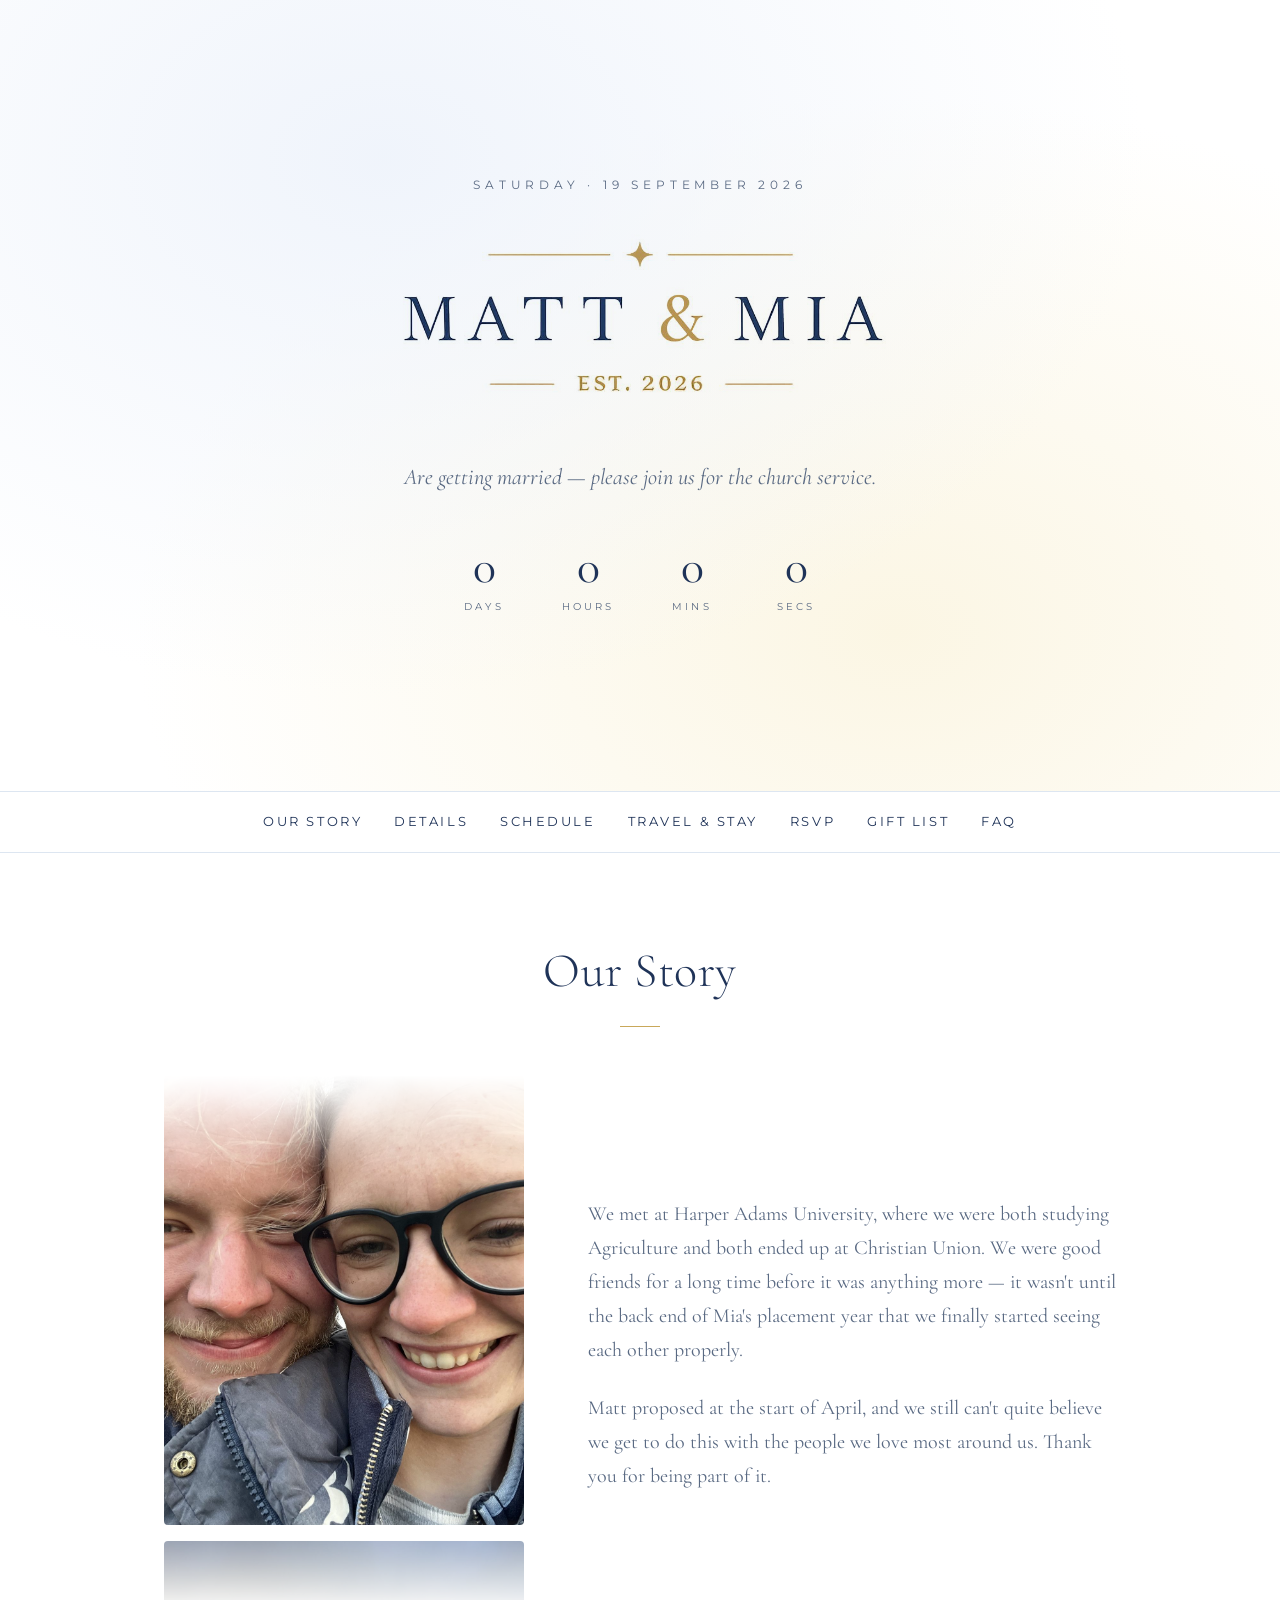
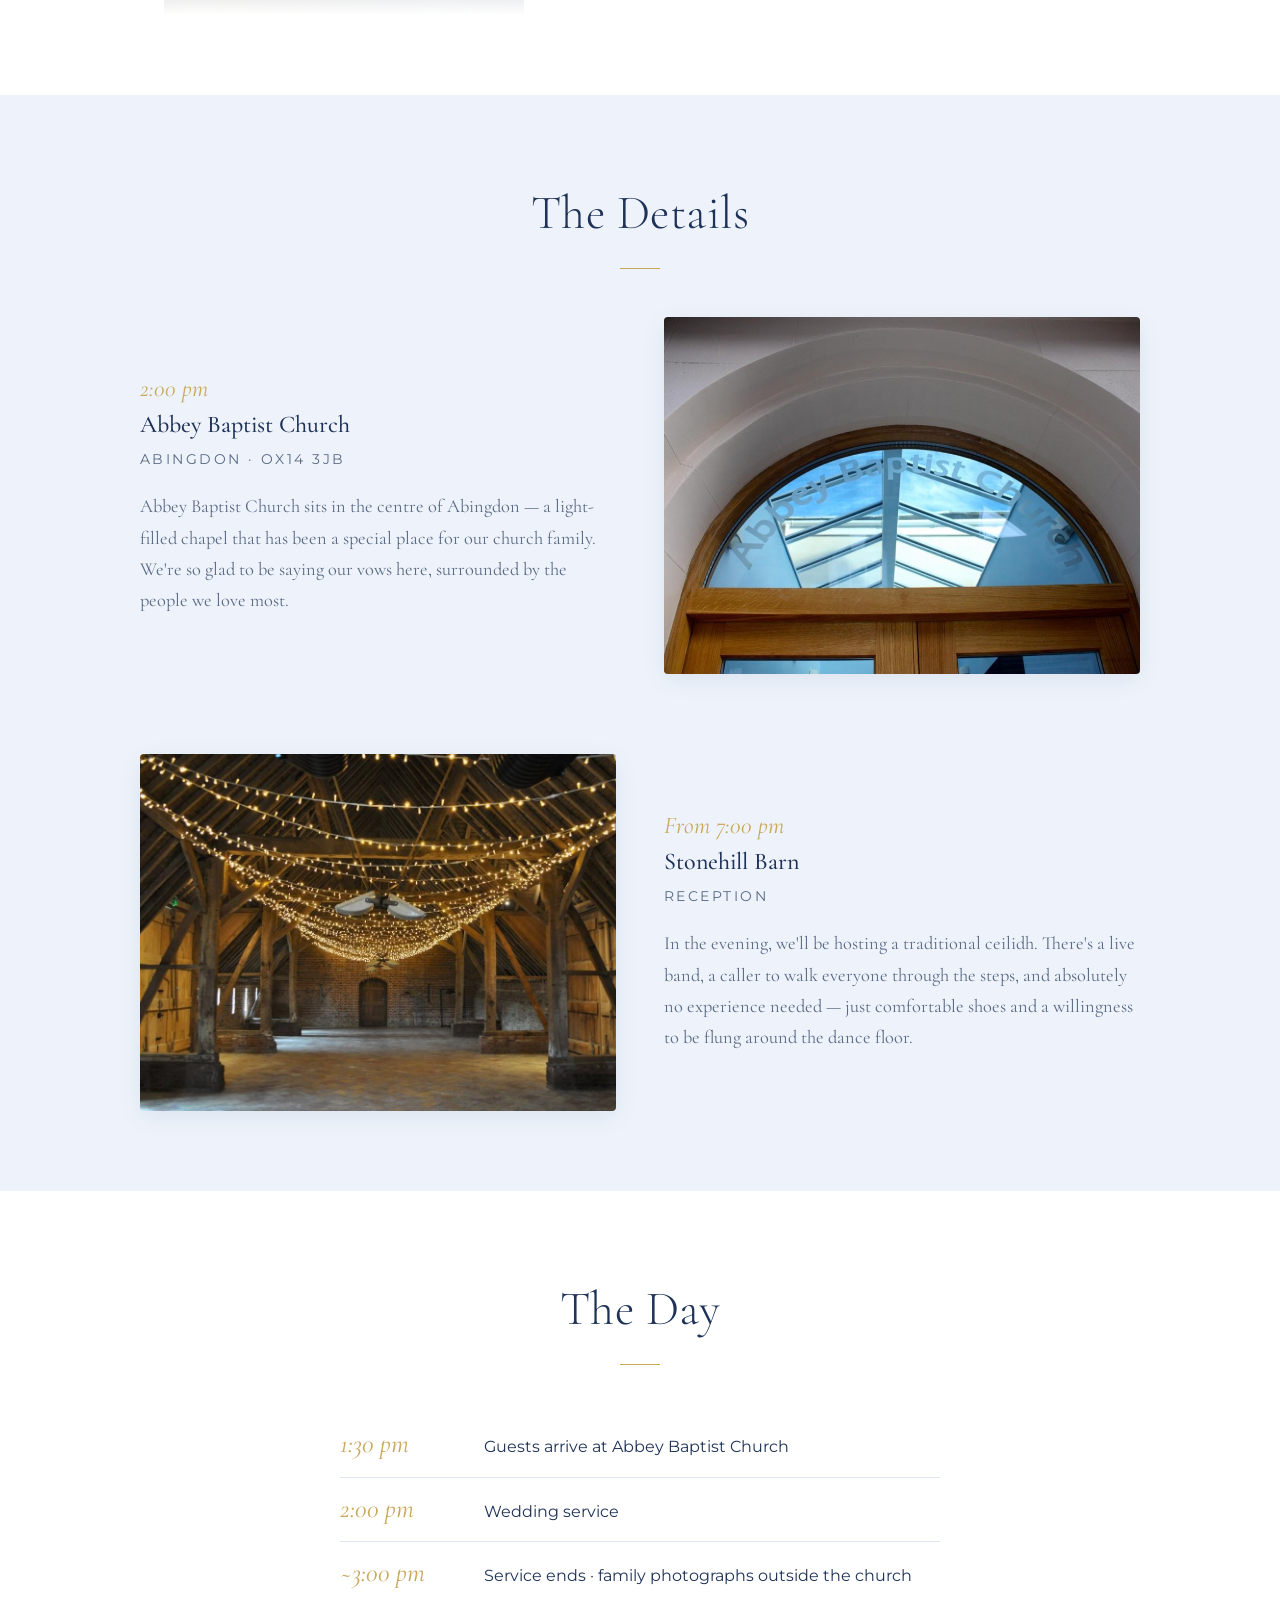
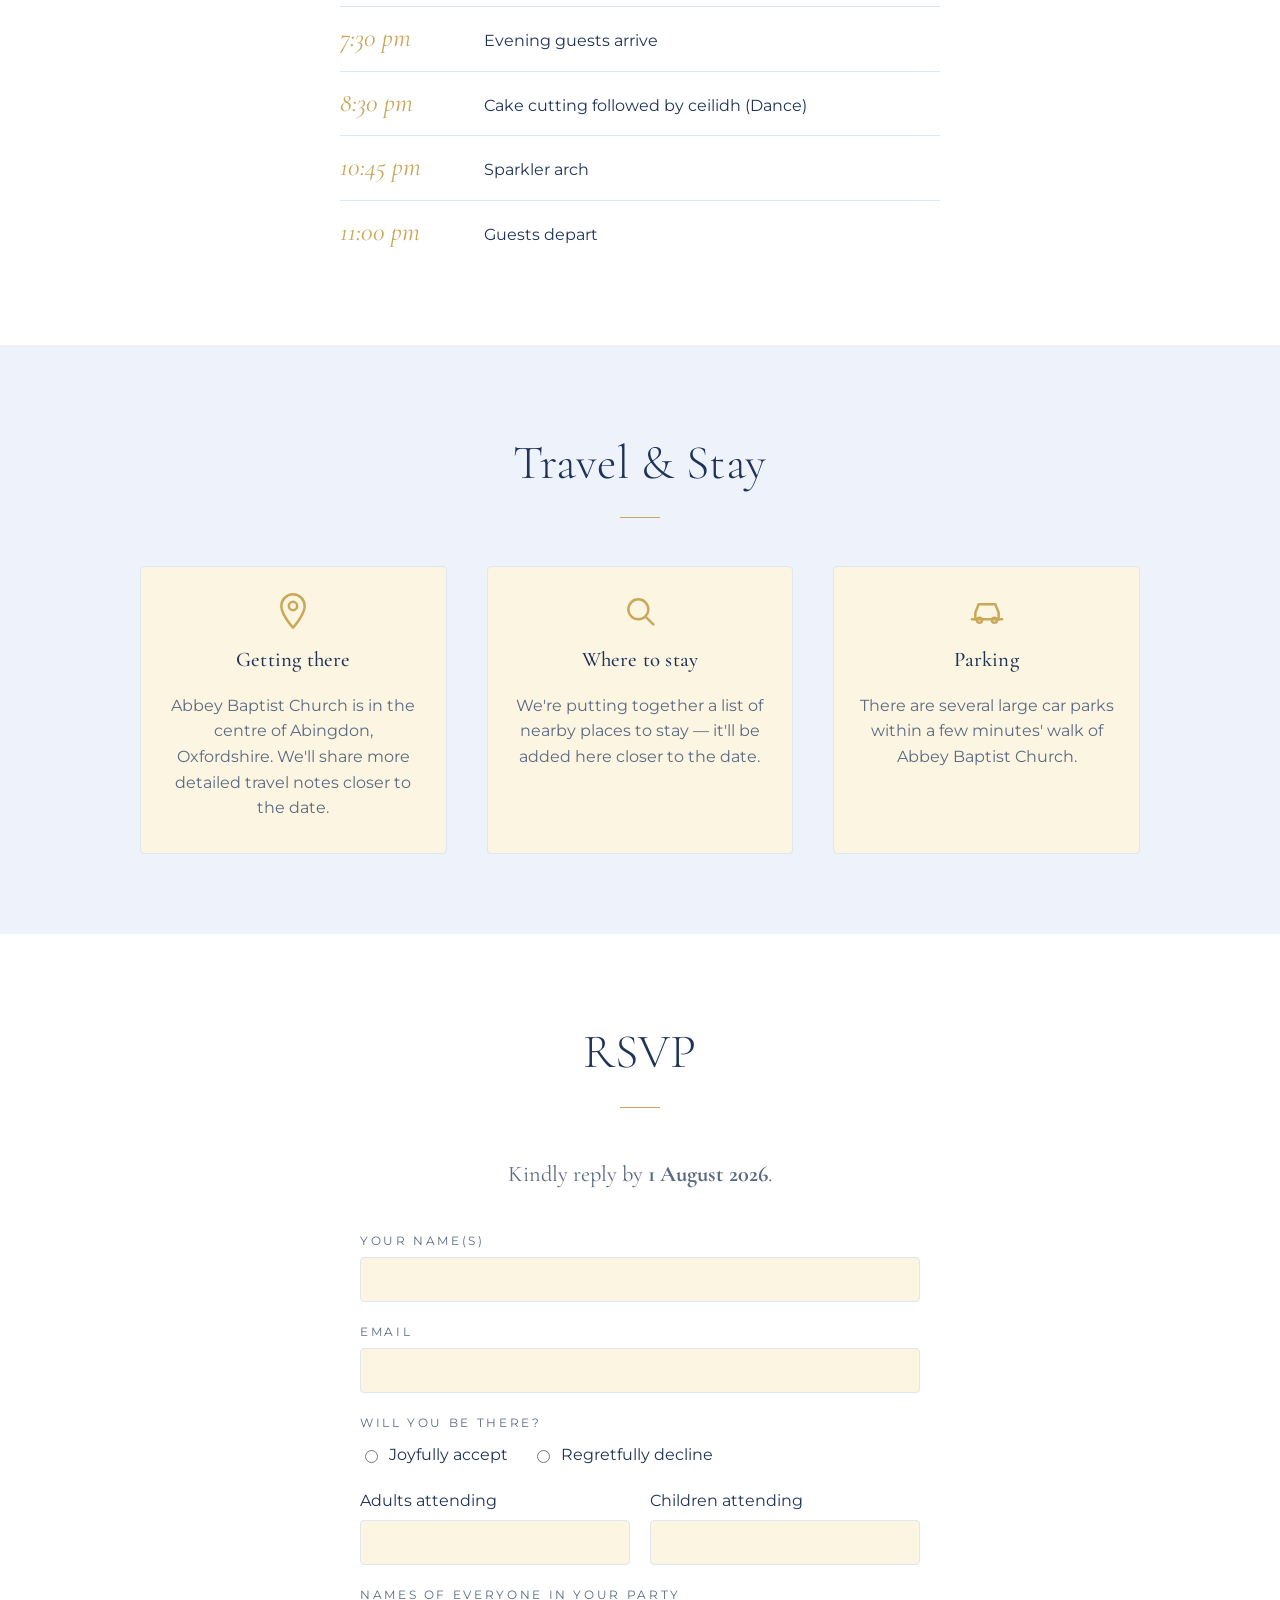
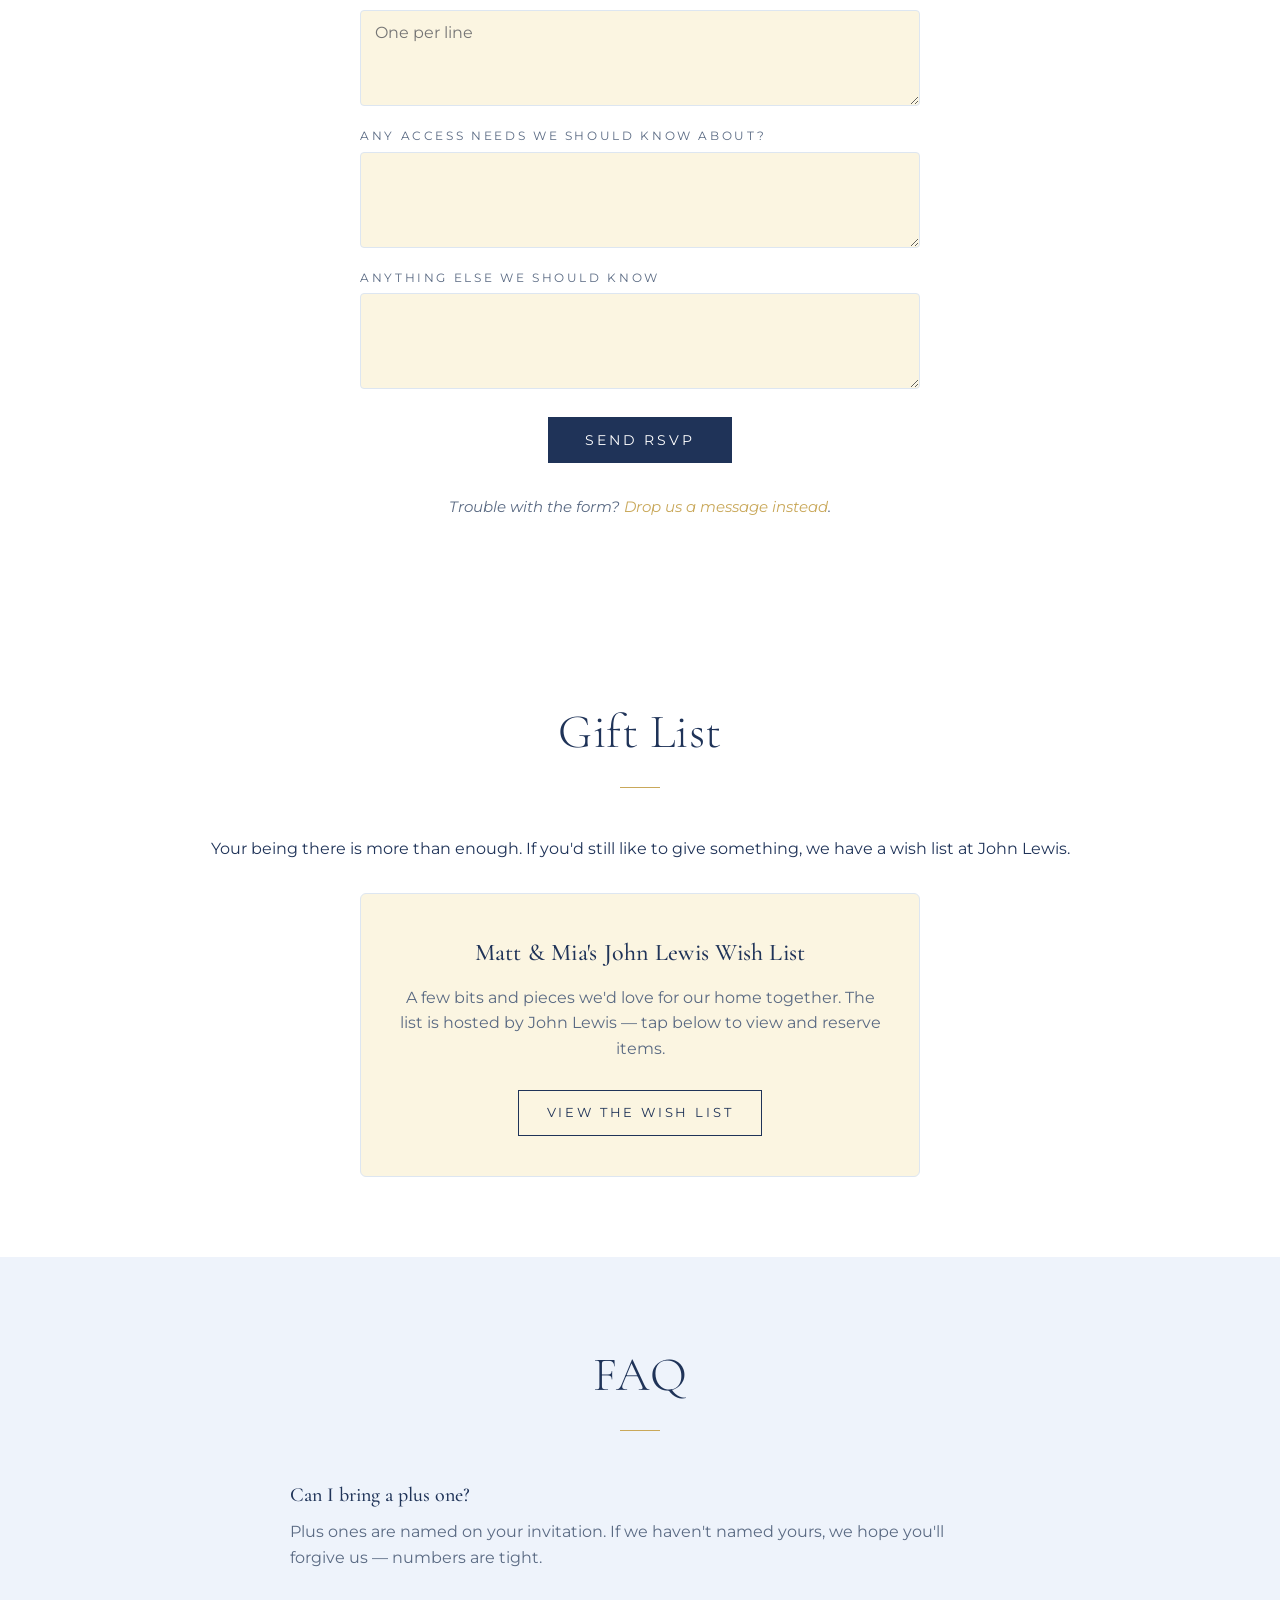
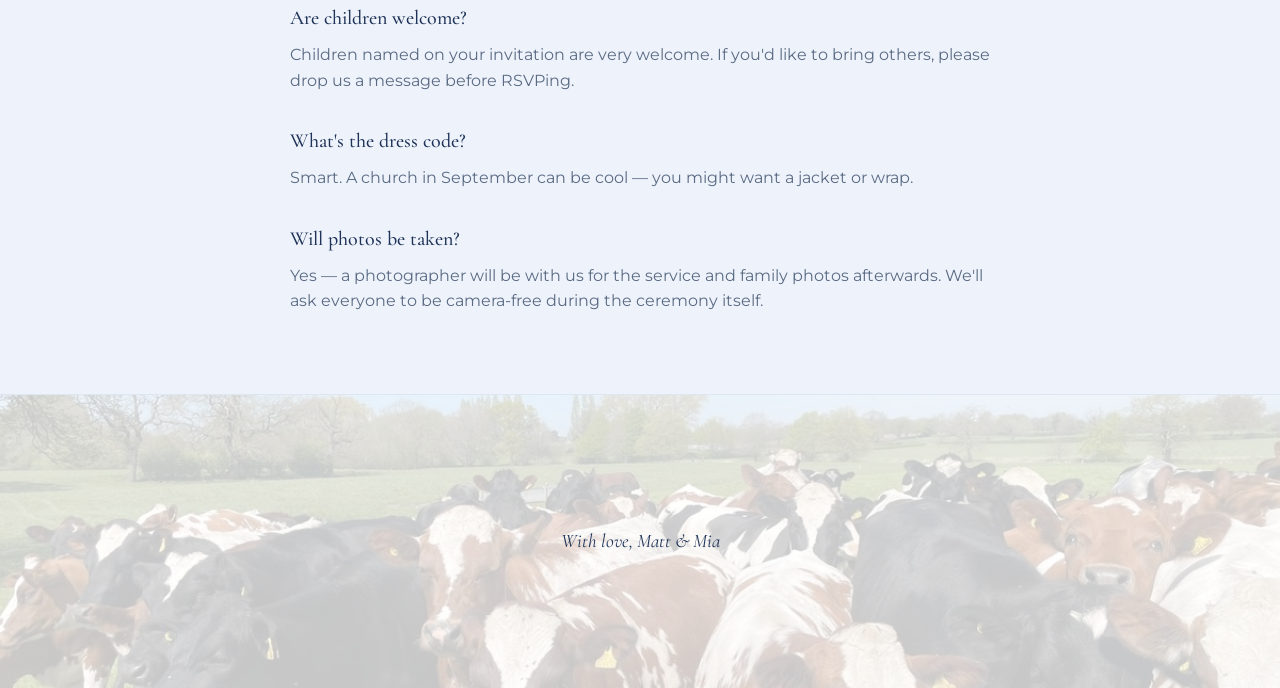
==== ceremony.html @ d57ff121 "Gate ceremony page behind 'church' password The ceremony page was previously public and reachable by" ====
<!DOCTYPE html>
<html lang="en">
<head>
    <meta charset="UTF-8" />
    <meta name="viewport" content="width=device-width, initial-scale=1.0" />
    <meta name="robots" content="noindex, nofollow" />
    <title>Matt &amp; Mia — The Ceremony</title>
    <link rel="icon" href="/favicon.ico" sizes="any" />
    <link rel="apple-touch-icon" href="/apple-touch-icon.png" />
    <link rel="preconnect" href="https://fonts.googleapis.com" />
    <link rel="preconnect" href="https://fonts.gstatic.com" crossorigin />
    <link href="https://fonts.googleapis.com/css2?family=Cormorant+Garamond:ital,wght@0,300;0,400;0,500;0,600;1,400&family=Montserrat:wght@300;400;500;600&display=swap" rel="stylesheet" />
    <link rel="stylesheet" href="styles.css" />
    <script src="guard.js"></script>
</head>
<body data-requires="ceremony">

    <header class="hero">
        <div class="hero__inner">
            <p class="hero__date">Saturday · 19 September 2026</p>
            <img class="hero__logo" src="logo.png" alt="Matt &amp; Mia — Est. 2026" width="1020" height="380">
            <p class="hero__location">Are getting married &mdash; please join us for the church service.</p>

            <div class="countdown" id="countdown" data-date="2026-09-19T14:00:00" aria-label="Countdown to the ceremony">
                <div><strong id="cd-days">—</strong><span>days</span></div>
                <div><strong id="cd-hours">—</strong><span>hours</span></div>
                <div><strong id="cd-mins">—</strong><span>mins</span></div>
                <div><strong id="cd-secs">—</strong><span>secs</span></div>
            </div>
        </div>
    </header>

    <nav class="nav">
        <a href="#story">Our Story</a>
        <a href="#details">Details</a>
        <a href="#schedule">Schedule</a>
        <a href="#travel">Travel &amp; Stay</a>
        <a href="#rsvp">RSVP</a>
        <a href="#gift-list">Gift List</a>
        <a href="#faq">FAQ</a>
    </nav>

    <section id="story" class="section">
        <h2>Our Story</h2>
        <div class="story-grid">
            <div class="story-marquee" aria-label="Photos of Matt and Mia">
                <div class="story-marquee__track">
                    <img src="story/01.jpg" alt="Matt and Mia" />
                    <img src="story/02.jpg" alt="" loading="lazy" />
                    <img src="story/03.jpg" alt="" loading="lazy" />
                    <img src="story/04.jpg" alt="" loading="lazy" />
                    <img src="story/05.jpg" alt="" loading="lazy" />
                    <img src="story/01.jpg" alt="" aria-hidden="true" loading="lazy" />
                    <img src="story/02.jpg" alt="" aria-hidden="true" loading="lazy" />
                    <img src="story/03.jpg" alt="" aria-hidden="true" loading="lazy" />
                    <img src="story/04.jpg" alt="" aria-hidden="true" loading="lazy" />
                    <img src="story/05.jpg" alt="" aria-hidden="true" loading="lazy" />
                </div>
            </div>
            <div class="story">
                <p>We met at Harper Adams University, where we were both studying Agriculture and both ended up at Christian Union. We were good friends for a long time before it was anything more &mdash; it wasn't until the back end of Mia's placement year that we finally started seeing each other properly.</p>
                <p>Matt proposed at the start of April, and we still can't quite believe we get to do this with the people we love most around us. Thank you for being part of it.</p>
            </div>
        </div>
    </section>

    <section id="details" class="section section--alt">
        <h2>The Details</h2>
        <div class="details-blocks">
            <div class="details-block">
                <div class="details-block__text">
                    <p class="details-block__time">2:00 pm</p>
                    <p class="details-block__venue">Abbey Baptist Church</p>
                    <p class="details-block__address">Abingdon &middot; OX14 3JB</p>
                    <p>Abbey Baptist Church sits in the centre of Abingdon &mdash; a light-filled chapel that has been a special place for our church family. We're so glad to be saying our vows here, surrounded by the people we love most.</p>
                </div>
                <div class="details-block__photo">
                    <img src="story/09.jpg" alt="Abbey Baptist Church" loading="lazy" />
                </div>
            </div>
            <div class="details-block">
                <div class="details-block__text">
                    <p class="details-block__time">From 7:00 pm</p>
                    <p class="details-block__venue">Stonehill Barn</p>
                    <p class="details-block__address">Reception</p>
                    <p>In the evening, we'll be hosting a traditional ceilidh. There's a live band, a caller to walk everyone through the steps, and absolutely no experience needed &mdash; just comfortable shoes and a willingness to be flung around the dance floor.</p>
                </div>
                <div class="details-block__photo">
                    <img src="story/06.jpg" alt="Stonehill Barn interior with string lights" loading="lazy" />
                </div>
            </div>
        </div>
    </section>

    <section id="schedule" class="section">
        <h2>The Day</h2>
        <ol class="schedule">
            <li><span class="schedule__time">1:30 pm</span><span class="schedule__event">Guests arrive at Abbey Baptist Church</span></li>
            <li><span class="schedule__time">2:00 pm</span><span class="schedule__event">Wedding service</span></li>
            <li><span class="schedule__time">~3:00 pm</span><span class="schedule__event">Service ends &middot; family photographs outside the church</span></li>
            <li><span class="schedule__time">7:30 pm</span><span class="schedule__event">Evening guests arrive</span></li>
            <li><span class="schedule__time">8:30 pm</span><span class="schedule__event">Cake cutting followed by ceilidh (Dance)</span></li>
            <li><span class="schedule__time">10:45 pm</span><span class="schedule__event">Sparkler arch</span></li>
            <li><span class="schedule__time">11:00 pm</span><span class="schedule__event">Guests depart</span></li>
        </ol>
    </section>

    <section id="travel" class="section section--alt">
        <h2>Travel &amp; Stay</h2>
        <div class="travel">
            <article>
                <div class="travel__icon" aria-hidden="true">
                    <svg viewBox="0 0 24 24" fill="none" stroke="currentColor" stroke-width="1.5" stroke-linecap="round" stroke-linejoin="round"><path d="M12 22s7-7.5 7-13a7 7 0 1 0-14 0c0 5.5 7 13 7 13z"/><circle cx="12" cy="9" r="2.5"/></svg>
                </div>
                <h3>Getting there</h3>
                <p>Abbey Baptist Church is in the centre of Abingdon, Oxfordshire. We'll share more detailed travel notes closer to the date.</p>
            </article>
            <article>
                <div class="travel__icon" aria-hidden="true">
                    <svg viewBox="0 0 24 24" fill="none" stroke="currentColor" stroke-width="1.5" stroke-linecap="round" stroke-linejoin="round"><circle cx="11" cy="11" r="6"/><line x1="20" y1="20" x2="15.5" y2="15.5"/></svg>
                </div>
                <h3>Where to stay</h3>
                <p>We're putting together a list of nearby places to stay &mdash; it'll be added here closer to the date.</p>
            </article>
            <article>
                <div class="travel__icon" aria-hidden="true">
                    <svg viewBox="0 0 24 24" fill="none" stroke="currentColor" stroke-width="1.5" stroke-linecap="round" stroke-linejoin="round"><path d="M5 17v-4l2-5h10l2 5v4"/><path d="M3 17h18"/><circle cx="7.5" cy="17.5" r="1.5"/><circle cx="16.5" cy="17.5" r="1.5"/></svg>
                </div>
                <h3>Parking</h3>
                <p>There are several large car parks within a few minutes' walk of Abbey Baptist Church.</p>
            </article>
        </div>
    </section>

    <section id="rsvp" class="section">
        <h2>RSVP</h2>
        <p class="rsvp__lead">Kindly reply by <strong>1 August 2026</strong>.</p>

        <!-- Submissions are emailed via FormSubmit (formsubmit.co) to miadallyn24@gmail.com.
             The FIRST submission triggers a one-time activation email — confirm it once to switch the form on. -->
        <form class="rsvp-form" action="https://formsubmit.co/miadallyn24@gmail.com" method="POST">
            <input type="hidden" name="_subject" value="Wedding RSVP — ceremony" />
            <input type="hidden" name="_template" value="table" />
            <input type="text" name="_honey" style="display:none" tabindex="-1" autocomplete="off" />

            <div class="field">
                <label for="rsvp-name">Your name(s)</label>
                <input id="rsvp-name" name="name" type="text" required />
            </div>

            <div class="field">
                <label for="rsvp-email">Email</label>
                <input id="rsvp-email" name="email" type="email" required />
            </div>

            <div class="field">
                <span class="group-label">Will you be there?</span>
                <div class="radio-group">
                    <label><input type="radio" name="attending" value="yes" required /> Joyfully accept</label>
                    <label><input type="radio" name="attending" value="no" /> Regretfully decline</label>
                </div>
            </div>

            <div class="row">
                <div class="field">
                    <label for="rsvp-adults">Adults attending</label>
                    <input id="rsvp-adults" name="adults" type="number" min="0" />
                </div>
                <div class="field">
                    <label for="rsvp-children">Children attending</label>
                    <input id="rsvp-children" name="children" type="number" min="0" />
                </div>
            </div>

            <div class="field">
                <label for="rsvp-party">Names of everyone in your party</label>
                <textarea id="rsvp-party" name="party_names" placeholder="One per line"></textarea>
            </div>

            <div class="field">
                <label for="rsvp-access">Any access needs we should know about?</label>
                <textarea id="rsvp-access" name="access"></textarea>
            </div>

            <div class="field">
                <label for="rsvp-notes">Anything else we should know</label>
                <textarea id="rsvp-notes" name="notes"></textarea>
            </div>

            <button type="submit">Send RSVP</button>
        </form>

        <p class="rsvp__note">Trouble with the form? <a href="mailto:miadallyn24@gmail.com?subject=Wedding%20RSVP">Drop us a message instead</a>.</p>
    </section>

    <section id="gift-list" class="section">
        <h2>Gift List</h2>
        <p>Your being there is more than enough. If you'd still like to give something, we have a wish list at John Lewis.</p>
        <div class="gift-card">
            <h3>Matt &amp; Mia's John Lewis Wish List</h3>
            <p>A few bits and pieces we'd love for our home together. The list is hosted by John Lewis &mdash; tap below to view and reserve items.</p>
            <a href="https://www.johnlewis.com/wish-list/TTJTKRH" class="gift-button" target="_blank" rel="noopener noreferrer">View the wish list</a>
        </div>
    </section>

    <section id="faq" class="section section--alt">
        <h2>FAQ</h2>
        <dl class="faq">
            <dt>Can I bring a plus one?</dt>
            <dd>Plus ones are named on your invitation. If we haven't named yours, we hope you'll forgive us &mdash; numbers are tight.</dd>

            <dt>Are children welcome?</dt>
            <dd>Children named on your invitation are very welcome. If you'd like to bring others, please drop us a message before RSVPing.</dd>

            <dt>What's the dress code?</dt>
            <dd>Smart. A church in September can be cool &mdash; you might want a jacket or wrap.</dd>

            <dt>Will photos be taken?</dt>
            <dd>Yes &mdash; a photographer will be with us for the service and family photos afterwards. We'll ask everyone to be camera-free during the ceremony itself.</dd>
        </dl>
    </section>

    <footer class="footer">
        <p>With love, Matt &amp; Mia</p>
    </footer>

    <script src="site.js"></script>
</body>
</html>
---- styles.css ----
/* Matt & Mia wedding site */
:root {
    --bg:          #ffffff;
    --bg-alt:      #eef3fb;     /* pale blue */
    --bg-warm:     #fbf5e1;     /* pale yellow */
    --ink:         #1f3358;     /* deep navy (matches logo) */
    --ink-soft:    #5a6a83;
    --accent:      #c9a85a;     /* gold (matches logo) */
    --accent-soft: #f0e3b0;     /* pastel yellow */
    --rule:        #dde6f1;     /* pale blue line */
    --serif:       "Cormorant Garamond", "Times New Roman", serif;
    --sans:        "Montserrat", system-ui, -apple-system, sans-serif;
}

* { box-sizing: border-box; }

html, body { margin: 0; padding: 0; }

body {
    font-family: var(--sans);
    background: var(--bg);
    color: var(--ink);
    font-size: 16px;
    line-height: 1.6;
    -webkit-font-smoothing: antialiased;
    cursor: url('cursor.png') 0 0, auto;
}

a, button, [role="button"], label, input[type="submit"] {
    cursor: url('cursor.png') 0 0, pointer;
}

a { color: var(--accent); text-decoration: none; }
a:hover { text-decoration: underline; }

h1, h2, h3 { font-family: var(--serif); font-weight: 400; letter-spacing: 0.01em; color: var(--ink); }

.visually-hidden {
    position: absolute !important;
    width: 1px; height: 1px;
    padding: 0; margin: -1px;
    overflow: hidden; clip: rect(0,0,0,0);
    white-space: nowrap; border: 0;
}

/* ───── Gate ───── */

.body--gate {
    min-height: 100vh;
    display: flex;
    flex-direction: column;
}

.gate {
    flex: 1;
    display: flex;
    align-items: center;
    justify-content: center;
    padding: 2rem;
    background:
        radial-gradient(ellipse at 30% 20%, rgba(238, 243, 251, 0.9), transparent 60%),
        radial-gradient(ellipse at 70% 80%, rgba(251, 245, 225, 0.9), transparent 60%),
        var(--bg);
}

/* When the gate sits below a hero on index.html, let the hero breathe and
   keep the password prompt as a comfortable section underneath. */
.hero--gate { min-height: 60vh; padding: 3rem 1.5rem 2rem; }
.hero--gate .hero__location { margin-bottom: 0; }
.gate--below {
    flex: 0 0 auto;
    padding: 3rem 1.5rem 5rem;
    background: var(--bg);
}

.gate__inner {
    width: 100%;
    max-width: 460px;
    text-align: center;
}

.gate__eyebrow {
    font-family: var(--sans);
    text-transform: uppercase;
    letter-spacing: 0.4em;
    font-size: 0.75rem;
    color: var(--ink-soft);
    margin: 0 0 2rem;
}

.gate__monogram {
    font-family: var(--serif);
    font-style: italic;
    font-weight: 300;
    font-size: clamp(4rem, 12vw, 7rem);
    margin: 0 0 1.5rem;
    line-height: 1;
    color: var(--ink);
}

.gate__logo {
    display: block;
    margin: 0 auto 1.5rem;
    width: clamp(220px, 60vw, 360px);
    height: auto;
}

.gate__hint {
    color: var(--ink-soft);
    margin: 0 0 1.5rem;
    font-size: 0.95rem;
}

.gate__form {
    display: flex;
    gap: 0.5rem;
    margin: 0 auto;
    max-width: 360px;
}

.gate__form input {
    flex: 1;
    padding: 0.85rem 1rem;
    border: 1px solid var(--rule);
    background: #fff;
    font-family: var(--sans);
    font-size: 1rem;
    color: var(--ink);
    border-radius: 0;
    outline: none;
    transition: border-color 0.15s;
}
.gate__form input:focus {
    border-color: var(--accent);
}

.gate__form button {
    padding: 0.85rem 1.5rem;
    border: 1px solid var(--ink);
    background: var(--ink);
    color: #fff;
    font-family: var(--sans);
    font-size: 0.85rem;
    text-transform: uppercase;
    letter-spacing: 0.2em;
    cursor: pointer;
    transition: background 0.15s, color 0.15s;
}
.gate__form button:hover {
    background: transparent;
    color: var(--ink);
}

.gate__error {
    min-height: 1.4em;
    margin: 1rem 0 0;
    font-size: 0.9rem;
    color: #a34;
}

/* ───── Hero ───── */

.hero {
    min-height: 88vh;
    display: flex;
    align-items: center;
    justify-content: center;
    text-align: center;
    padding: 4rem 1.5rem;
    background:
        radial-gradient(ellipse at 30% 20%, rgba(238, 243, 251, 0.9), transparent 60%),
        radial-gradient(ellipse at 70% 80%, rgba(251, 245, 225, 0.9), transparent 60%),
        var(--bg);
    border-bottom: 1px solid var(--rule);
}

.hero__inner { max-width: 900px; }

.hero__date {
    font-family: var(--sans);
    text-transform: uppercase;
    letter-spacing: 0.4em;
    font-size: 0.75rem;
    color: var(--ink-soft);
    margin: 0 0 2rem;
}

.hero__logo {
    display: block;
    margin: 0 auto;
    width: clamp(280px, 70vw, 560px);
    height: auto;
    /* artwork has a white background — multiply lets it sit cleanly on the gradient */
    mix-blend-mode: multiply;
}

.hero__title {
    font-family: var(--serif);
    font-weight: 300;
    font-size: clamp(3.5rem, 14vw, 9rem);
    line-height: 1;
    margin: 0;
    display: flex;
    flex-direction: column;
    gap: 0.1em;
    color: var(--ink);
}

.hero__title .hero__amp {
    font-style: italic;
    color: var(--accent);
    font-size: 0.7em;
}

.hero__location {
    font-family: var(--serif);
    font-style: italic;
    font-size: clamp(1.1rem, 2.4vw, 1.4rem);
    color: var(--ink-soft);
    margin: 1.5rem 0 3rem;
}

/* ───── Countdown ───── */

.countdown {
    display: flex;
    justify-content: center;
    gap: clamp(1rem, 4vw, 2.5rem);
    flex-wrap: wrap;
}

.countdown > div {
    display: flex;
    flex-direction: column;
    align-items: center;
    min-width: 64px;
}

.countdown strong {
    font-family: var(--serif);
    font-size: clamp(2rem, 5vw, 3rem);
    font-weight: 400;
    line-height: 1;
    color: var(--ink);
}

.countdown span {
    text-transform: uppercase;
    letter-spacing: 0.3em;
    font-size: 0.65rem;
    color: var(--ink-soft);
    margin-top: 0.5rem;
}

/* ───── Nav ───── */

.nav {
    position: sticky;
    top: 0;
    z-index: 10;
    display: flex;
    justify-content: center;
    flex-wrap: wrap;
    gap: 2rem;
    padding: 1rem 1.5rem;
    background: rgba(255, 255, 255, 0.92);
    backdrop-filter: blur(6px);
    border-bottom: 1px solid var(--rule);
    font-size: 0.8rem;
    text-transform: uppercase;
    letter-spacing: 0.2em;
}

.nav a {
    color: var(--ink);
    padding: 0.25rem 0;
}
.nav a:hover {
    color: var(--accent);
    text-decoration: none;
    border-bottom: 1px solid var(--accent);
}

.nav__signout {
    color: var(--ink-soft) !important;
    font-size: 0.7rem;
}

/* ───── Sections ───── */

.section {
    padding: 5rem 1.5rem;
    max-width: 1000px;
    margin: 0 auto;
}

.section--alt {
    background: var(--bg-alt);
    max-width: none;
    margin: 0;
}

.section--alt > * {
    max-width: 1000px;
    margin-left: auto;
    margin-right: auto;
}

.section h2 {
    font-size: clamp(2rem, 5vw, 3rem);
    text-align: center;
    margin: 0 auto 3rem;
    position: relative;
    font-weight: 300;
    display: block;
    width: 100%;
}

.section h2::after {
    content: "";
    display: block;
    width: 40px;
    height: 1px;
    background: var(--accent);
    margin: 1rem auto 0;
}

/* ───── Story ───── */

.story {
    max-width: 640px;
    margin: 0 auto;
    text-align: center;
    font-family: var(--serif);
    font-size: 1.25rem;
    color: var(--ink-soft);
    line-height: 1.7;
}

.story p + p { margin-top: 1.5rem; }

.story-grid {
    display: grid;
    grid-template-columns: minmax(260px, 360px) 1fr;
    gap: 4rem;
    align-items: center;
    max-width: 960px;
    margin: 0 auto;
}

.story-grid .story {
    max-width: none;
    margin: 0;
    text-align: left;
}

.story-marquee {
    height: 540px;
    overflow: hidden;
    -webkit-mask-image: linear-gradient(to bottom, transparent 0%, #000 18%, #000 82%, transparent 100%);
    mask-image: linear-gradient(to bottom, transparent 0%, #000 18%, #000 82%, transparent 100%);
}

.story-marquee__track {
    display: flex;
    flex-direction: column;
    gap: 1rem;
    animation: story-scroll 60s linear infinite;
    will-change: transform;
}

.story-marquee__track img {
    width: 100%;
    aspect-ratio: 4 / 5;
    object-fit: cover;
    border-radius: 4px;
    flex-shrink: 0;
}

@keyframes story-scroll {
    from { transform: translateY(0); }
    to   { transform: translateY(-50%); }
}

@media (prefers-reduced-motion: reduce) {
    .story-marquee__track { animation: none; }
}

@media (max-width: 720px) {
    .story-grid {
        grid-template-columns: 1fr;
        gap: 2.5rem;
    }
    .story-grid .story { text-align: center; }
    .story-marquee {
        height: 420px;
        max-width: 320px;
        margin: 0 auto;
    }
}

/* ───── Details ───── */

.details {
    display: grid;
    grid-template-columns: repeat(auto-fit, minmax(220px, 1fr));
    gap: 2.5rem;
    text-align: center;
}

.details article {
    padding: 2rem 1rem;
}

.details__photo {
    width: 140px;
    height: 140px;
    border-radius: 50%;
    margin: 0 auto 1.5rem;
    overflow: hidden;
    border: 4px solid #fff;
    box-shadow: 0 6px 24px rgba(31, 51, 88, 0.12);
}

.details__photo img {
    width: 100%;
    height: 100%;
    object-fit: cover;
    display: block;
}

.details h3 {
    font-size: 1.5rem;
    margin: 0 0 1rem;
    font-weight: 500;
}

.details__time {
    font-family: var(--serif);
    font-style: italic;
    color: var(--accent);
    font-size: 1.15rem;
    margin: 0 0 1rem;
}

.details p { margin: 0.25rem 0; }

.details-blocks {
    display: grid;
    gap: 5rem;
}

.details-block {
    display: grid;
    grid-template-columns: 1fr 1fr;
    gap: 3rem;
    align-items: center;
}

.details-block:nth-child(even) > .details-block__text { order: 2; }

.details-block__text {
    text-align: left;
    font-family: var(--serif);
    font-size: 1.15rem;
    line-height: 1.7;
    color: var(--ink-soft);
}

.details-block__text p { margin: 0; }

.details-block__time {
    font-family: var(--serif);
    font-style: italic;
    color: var(--accent);
    font-size: 1.5rem;
    margin: 0 0 0.5rem !important;
    line-height: 1.2;
}

.details-block__venue {
    font-family: var(--serif);
    font-size: 1.5rem;
    color: var(--ink);
    font-weight: 500;
    margin: 0 !important;
    line-height: 1.2;
}

.details-block__address {
    font-family: var(--sans);
    font-size: 0.85rem;
    text-transform: uppercase;
    letter-spacing: 0.18em;
    color: var(--ink-soft);
    margin: 0.5rem 0 1.25rem !important;
}

.details-block__photo img {
    width: 100%;
    aspect-ratio: 4 / 3;
    object-fit: cover;
    border-radius: 4px;
    display: block;
    box-shadow: 0 6px 24px rgba(31, 51, 88, 0.08);
}

@media (max-width: 720px) {
    .details-blocks { gap: 3rem; }
    .details-block {
        grid-template-columns: 1fr;
        gap: 1.25rem;
    }
    .details-block:nth-child(even) > .details-block__text { order: unset; }
    .details-block__text { text-align: center; }
}

/* ───── Schedule ───── */

.schedule {
    list-style: none;
    padding: 0;
    margin: 0 auto;
    max-width: 600px;
}

.schedule li {
    display: flex;
    gap: 1.5rem;
    padding: 1rem 0;
    border-bottom: 1px solid var(--rule);
    align-items: baseline;
}

.schedule li:last-child { border-bottom: 0; }

.schedule__time {
    font-family: var(--serif);
    font-style: italic;
    color: var(--accent);
    flex: 0 0 7.5rem;
    font-size: 1.65rem;
    line-height: 1.2;
}

.schedule__event {
    flex: 1;
    font-size: 1rem;
}

/* ───── Travel ───── */

.travel {
    display: grid;
    grid-template-columns: repeat(auto-fit, minmax(240px, 1fr));
    gap: 2.5rem;
}

.travel article {
    padding: 1.5rem;
    background: var(--bg-warm);
    border: 1px solid var(--rule);
    border-radius: 4px;
    text-align: center;
}

.travel__icon {
    color: var(--accent);
    margin: 0 auto 0.75rem;
    width: 40px;
    height: 40px;
}

.travel__icon svg {
    width: 100%;
    height: 100%;
    display: block;
}

.travel h3 {
    font-size: 1.3rem;
    margin: 0 0 1rem;
    font-weight: 500;
}

.travel p { margin: 0.5rem 0; color: var(--ink-soft); }

/* ───── RSVP ───── */

#rsvp { text-align: center; max-width: 640px; }
.rsvp__lead { font-family: var(--serif); font-size: 1.4rem; color: var(--ink-soft); }
.rsvp__note { font-style: italic; color: var(--ink-soft); margin-top: 2rem; font-size: 0.95rem; }

.rsvp-form {
    max-width: 560px;
    margin: 2.5rem auto 0;
    text-align: left;
    display: grid;
    gap: 1.25rem;
}

.rsvp-form .field { display: grid; gap: 0.4rem; }

.rsvp-form > .field > label,
.rsvp-form .group-label {
    font-family: var(--sans);
    font-size: 0.75rem;
    text-transform: uppercase;
    letter-spacing: 0.22em;
    color: var(--ink-soft);
}

.rsvp-form input[type="text"],
.rsvp-form input[type="email"],
.rsvp-form input[type="number"],
.rsvp-form textarea,
.rsvp-form select {
    width: 100%;
    padding: 0.75rem 0.9rem;
    border: 1px solid var(--rule);
    background: var(--bg-warm);
    font-family: var(--sans);
    font-size: 1rem;
    color: var(--ink);
    border-radius: 4px;
    outline: none;
    transition: border-color 0.15s;
}
.rsvp-form input:focus,
.rsvp-form textarea:focus,
.rsvp-form select:focus { border-color: var(--accent); }

.rsvp-form textarea { min-height: 96px; resize: vertical; }

.rsvp-form .radio-group {
    display: flex; gap: 1.5rem; flex-wrap: wrap;
    padding-top: 0.25rem;
}
.rsvp-form .radio-group label {
    display: inline-flex; align-items: center; gap: 0.5rem;
    text-transform: none; letter-spacing: 0; font-size: 1rem; color: var(--ink);
}

.rsvp-form .row {
    display: grid; grid-template-columns: 1fr 1fr; gap: 1.25rem;
}
@media (max-width: 600px) {
    .rsvp-form .row { grid-template-columns: 1fr; }
}

.rsvp-form button {
    justify-self: center;
    margin-top: 0.5rem;
    padding: 0.85rem 2.25rem;
    border: 1px solid var(--ink);
    background: var(--ink);
    color: #fff;
    font-family: var(--sans);
    font-size: 0.85rem;
    text-transform: uppercase;
    letter-spacing: 0.22em;
    cursor: url('cursor.png') 0 0, pointer;
    transition: background 0.15s, color 0.15s;
}
.rsvp-form button:hover {
    background: transparent;
    color: var(--ink);
}

/* ───── Gift list ───── */

#gift-list { text-align: center; }
.gift-card {
    margin: 2rem auto 0;
    max-width: 560px;
    padding: 2.5rem 2rem;
    background: var(--bg-warm);
    border: 1px solid var(--rule);
    border-radius: 6px;
}
.gift-card h3 {
    margin: 0 0 0.75rem;
    font-family: var(--serif);
    font-size: 1.5rem;
    font-weight: 500;
}
.gift-card p { color: var(--ink-soft); margin: 0.5rem 0 1.75rem; }
.gift-card .gift-button {
    display: inline-block;
    padding: 0.75rem 1.75rem;
    border: 1px solid var(--ink);
    background: transparent;
    color: var(--ink);
    text-transform: uppercase;
    letter-spacing: 0.22em;
    font-size: 0.8rem;
    transition: background 0.15s, color 0.15s;
}
.gift-card .gift-button:hover {
    background: var(--ink); color: #fff; text-decoration: none;
}

/* ───── FAQ ───── */

.faq { max-width: 700px; margin: 0 auto; }
.faq dt {
    font-family: var(--serif);
    font-size: 1.25rem;
    color: var(--ink);
    margin-top: 2rem;
    font-weight: 500;
}
.faq dt:first-child { margin-top: 0; }
.faq dd {
    margin: 0.5rem 0 0;
    color: var(--ink-soft);
}

/* ───── Footer ───── */

.footer {
    text-align: center;
    padding: 7rem 1.5rem;
    border-top: 1px solid var(--rule);
    font-family: var(--serif);
    font-style: italic;
    color: var(--ink);
    font-size: 1.2rem;
    background-image:
        linear-gradient(rgba(255, 255, 255, 0.78), rgba(255, 255, 255, 0.78)),
        url('footer-photo.jpg');
    background-size: cover;
    background-position: center;
}
.footer a { font-size: 0.75rem; font-style: normal; text-transform: uppercase; letter-spacing: 0.2em; color: var(--accent); }

/* ───── Responsive ───── */

@media (max-width: 600px) {
    .gate__form { flex-direction: column; }
    .nav { gap: 1rem; font-size: 0.7rem; letter-spacing: 0.15em; }
    .nav__signout { margin-left: 0; }
    .section { padding: 3.5rem 1.25rem; }
    .schedule__time { flex: 0 0 6.5rem; font-size: 1.45rem; }
}
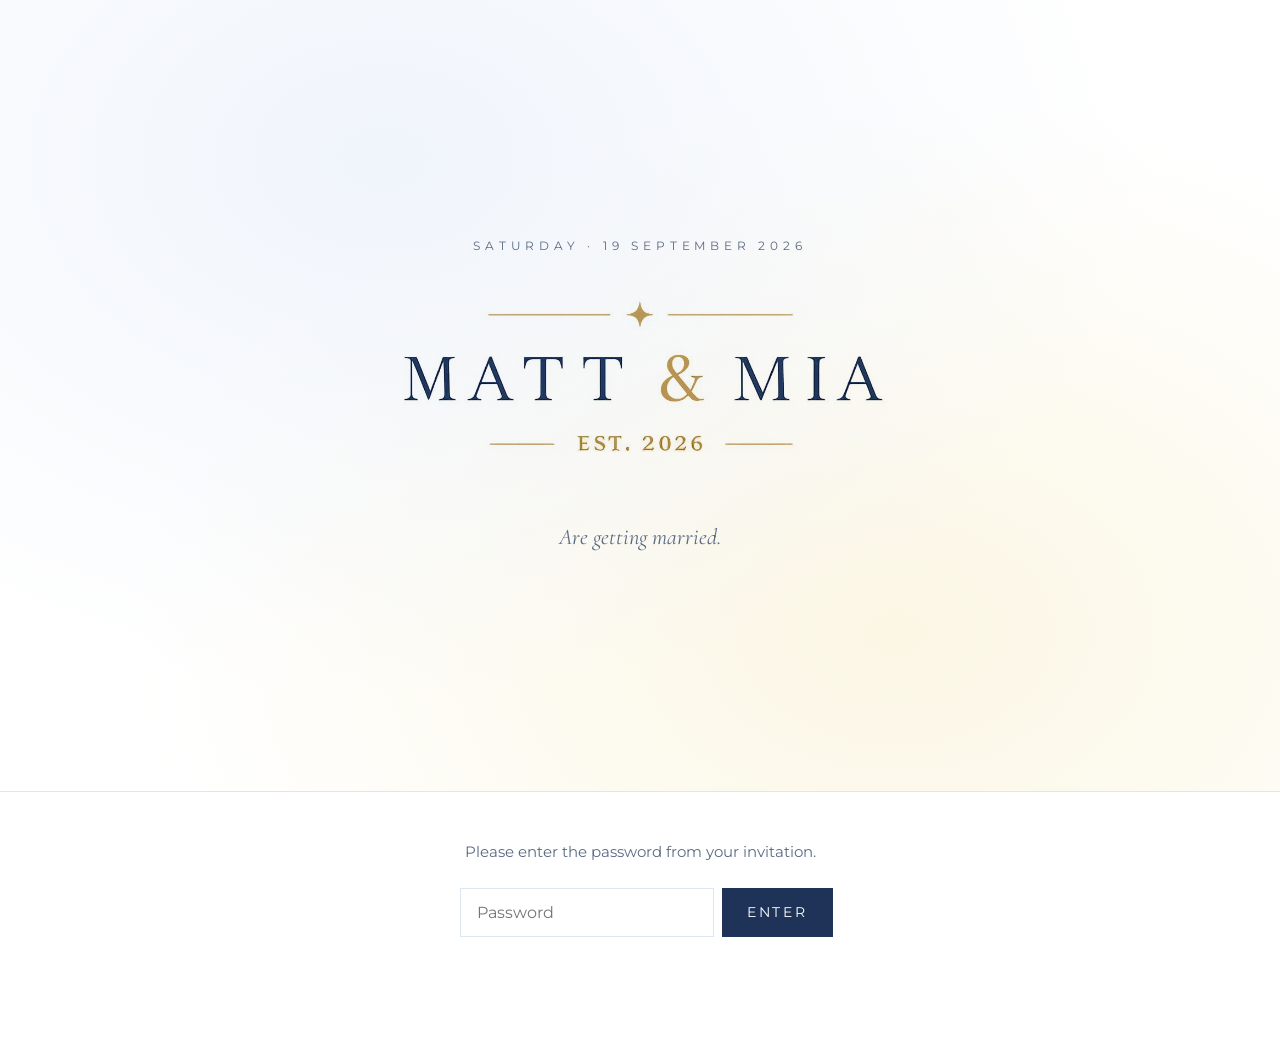
==== commit 87a39286: "Fix gate: guard ran in <head> where document.body was null guard.js was loaded synchronously in <hea" ====
--- a/ceremony.html
+++ b/ceremony.html
@@ -11,9 +11,9 @@
     <link rel="preconnect" href="https://fonts.gstatic.com" crossorigin />
     <link href="https://fonts.googleapis.com/css2?family=Cormorant+Garamond:ital,wght@0,300;0,400;0,500;0,600;1,400&family=Montserrat:wght@300;400;500;600&display=swap" rel="stylesheet" />
     <link rel="stylesheet" href="styles.css" />
-    <script src="guard.js"></script>
+    <script src="guard.js" data-requires="ceremony"></script>
 </head>
-<body data-requires="ceremony">
+<body>
 
     <header class="hero">
         <div class="hero__inner">
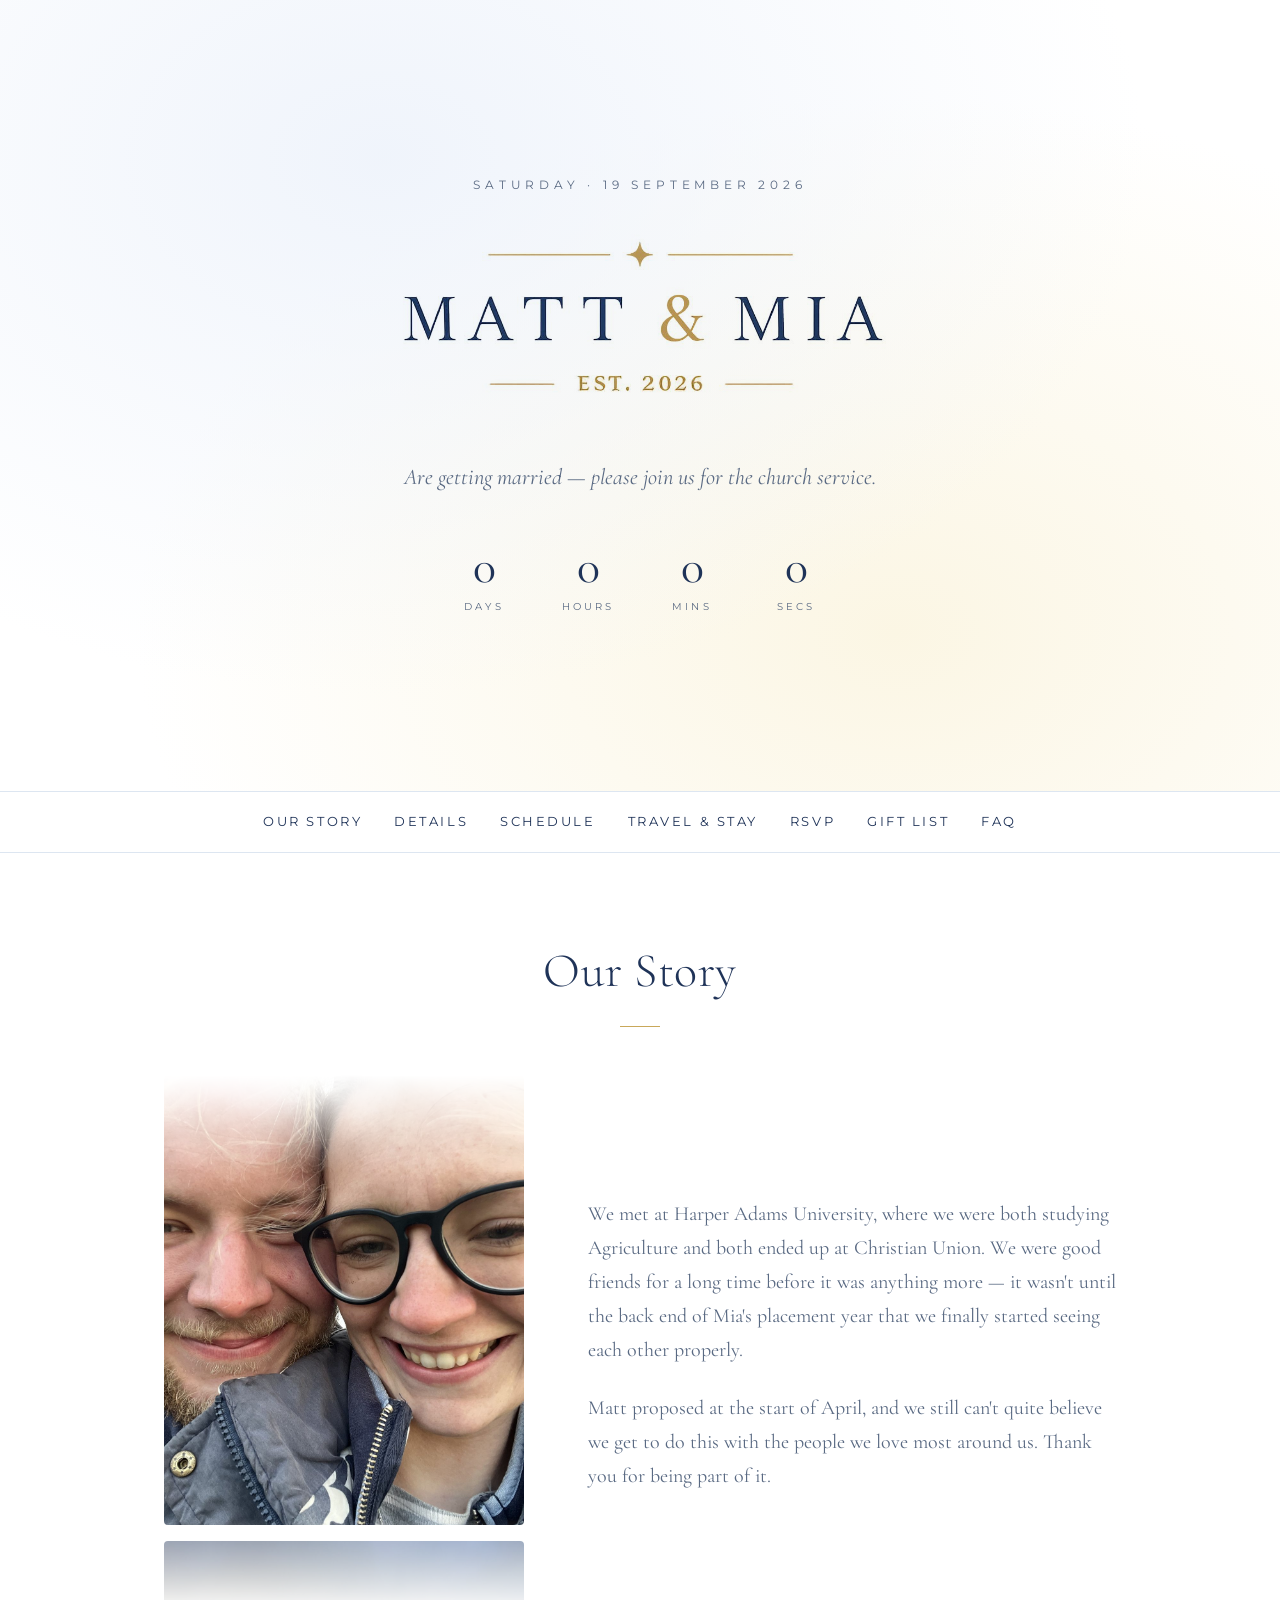
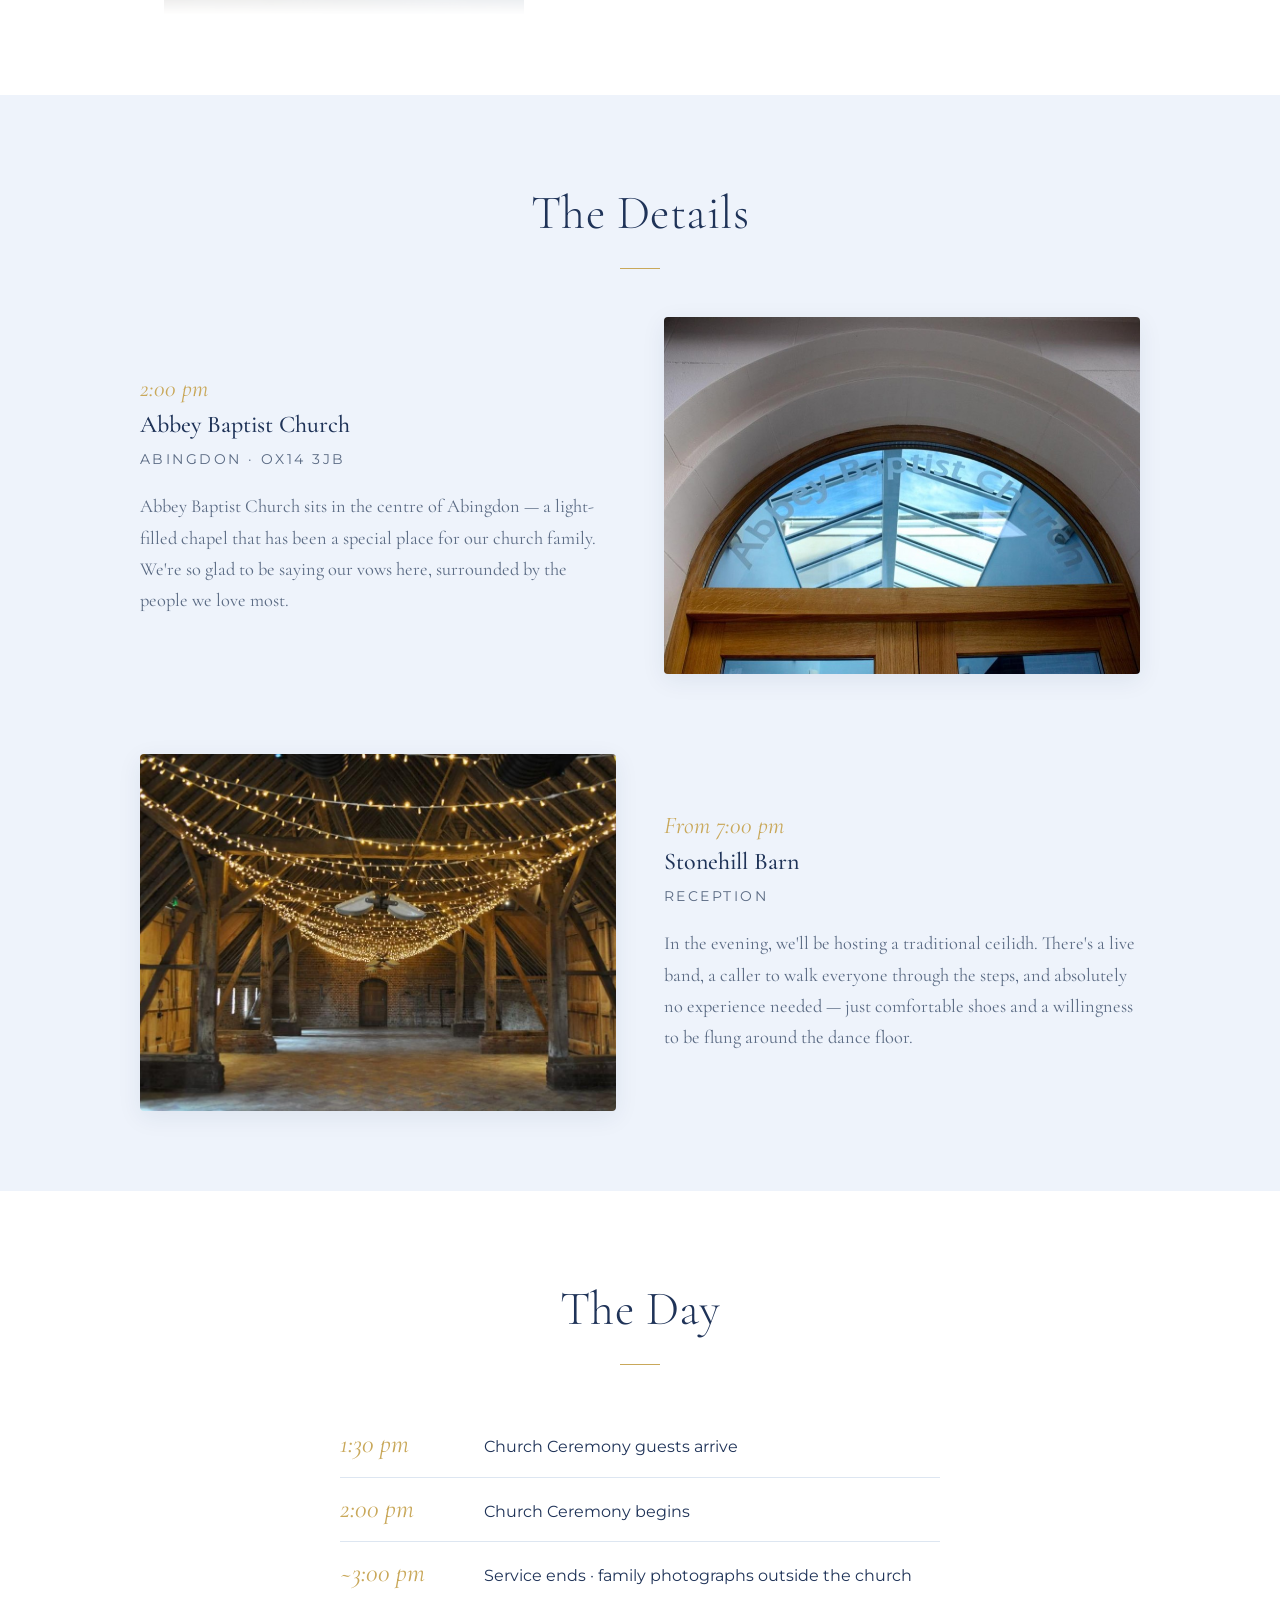
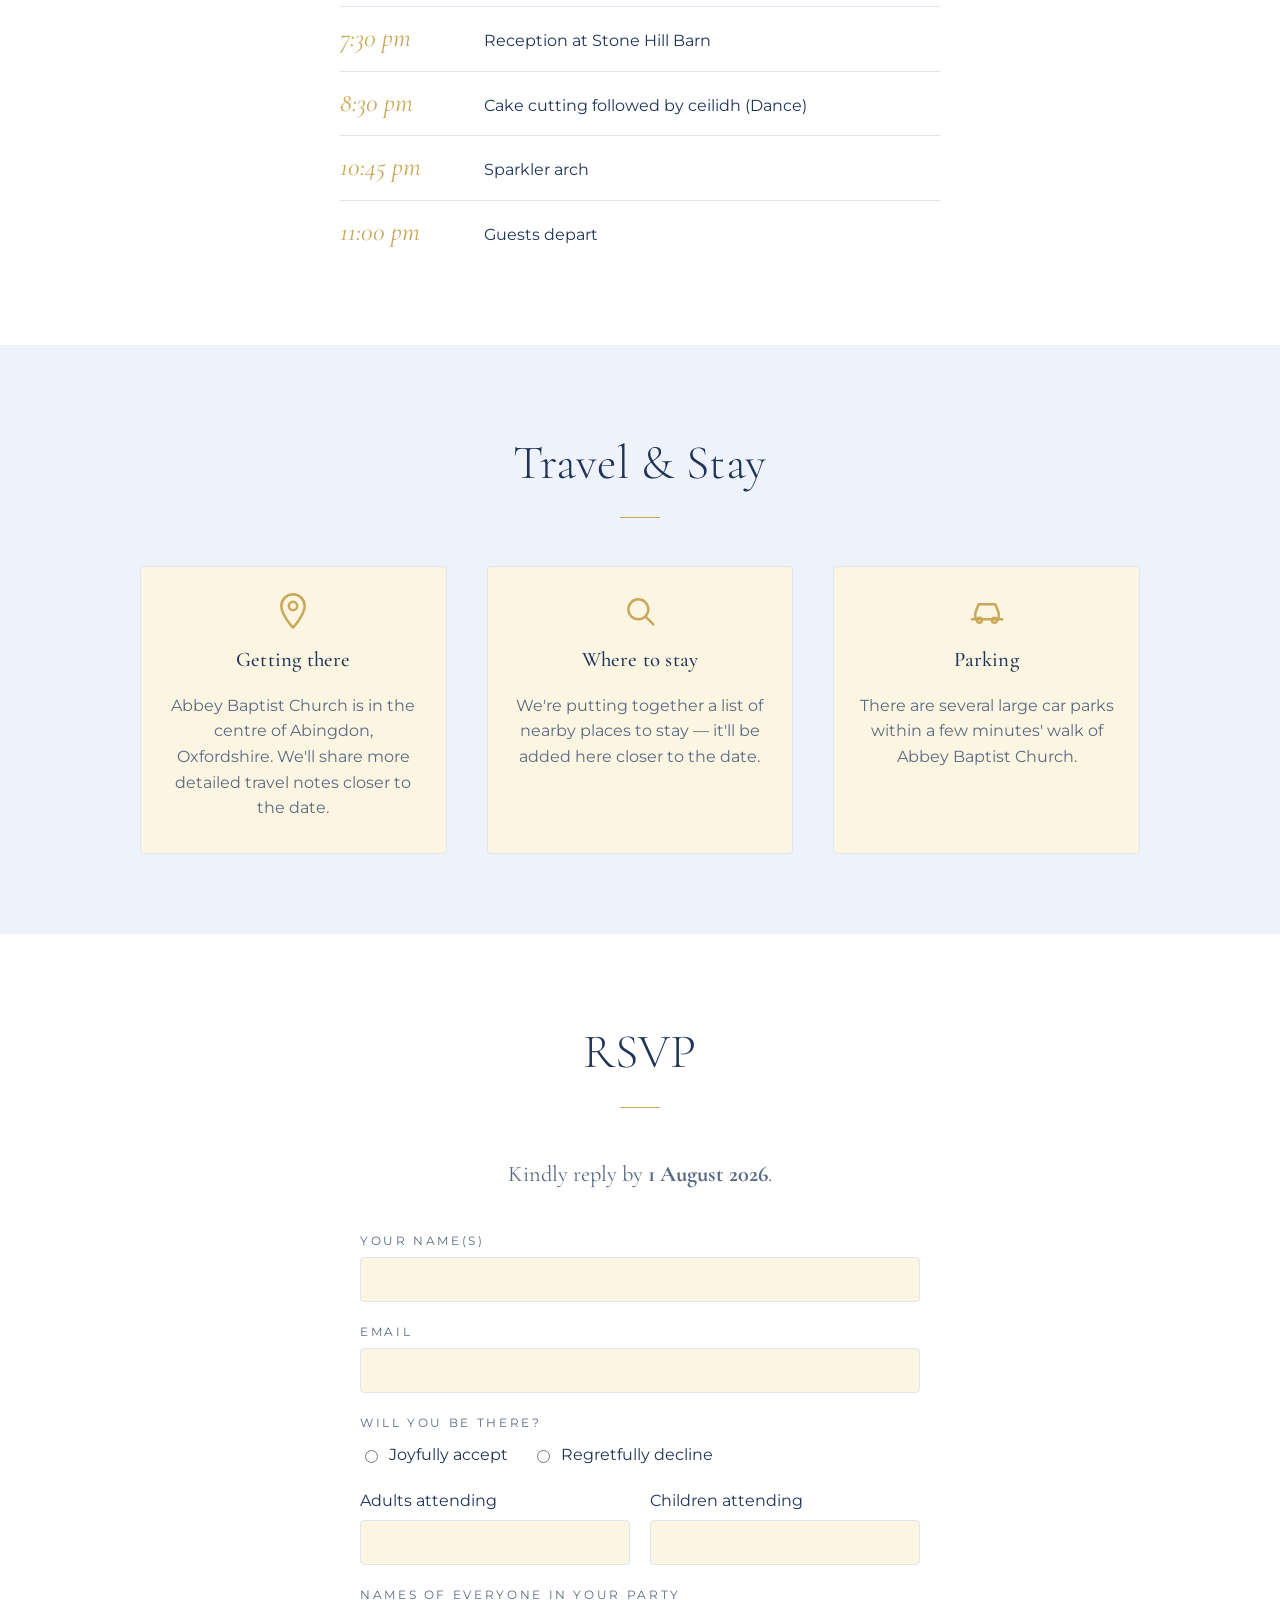
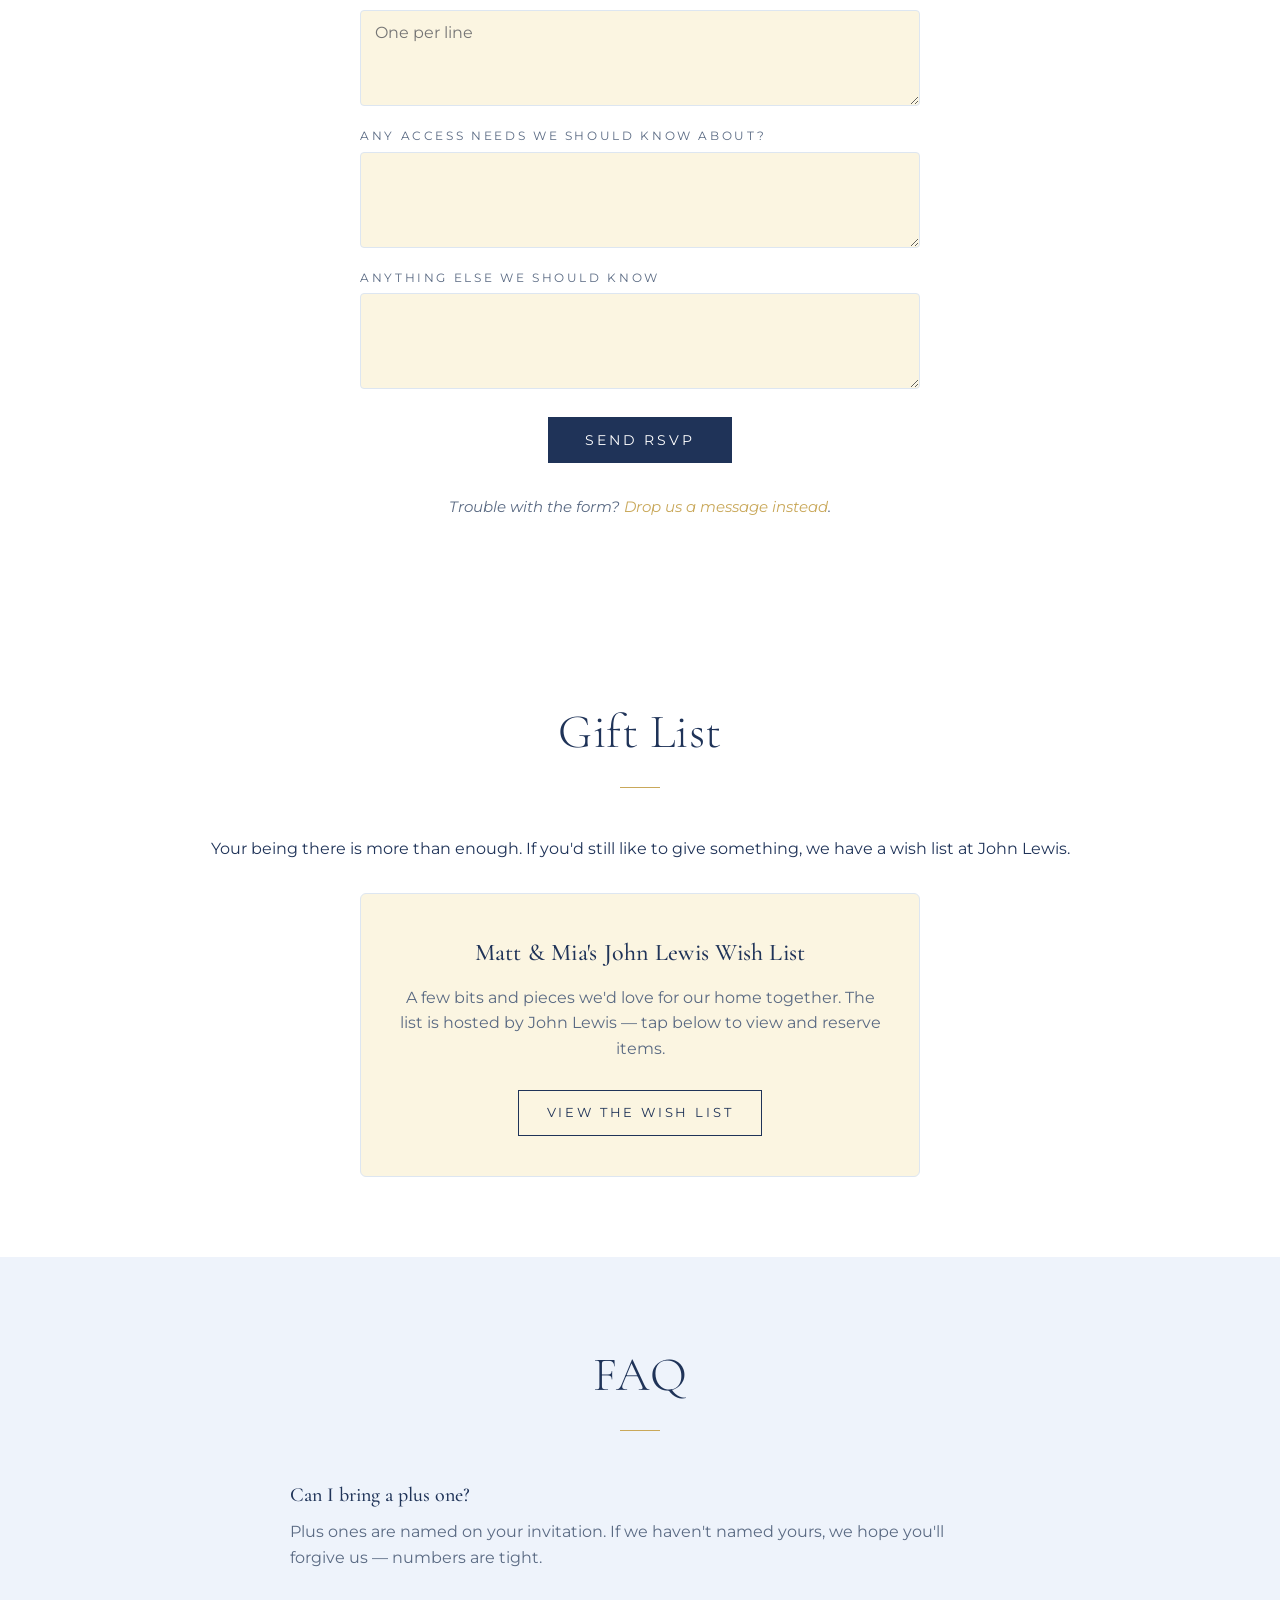
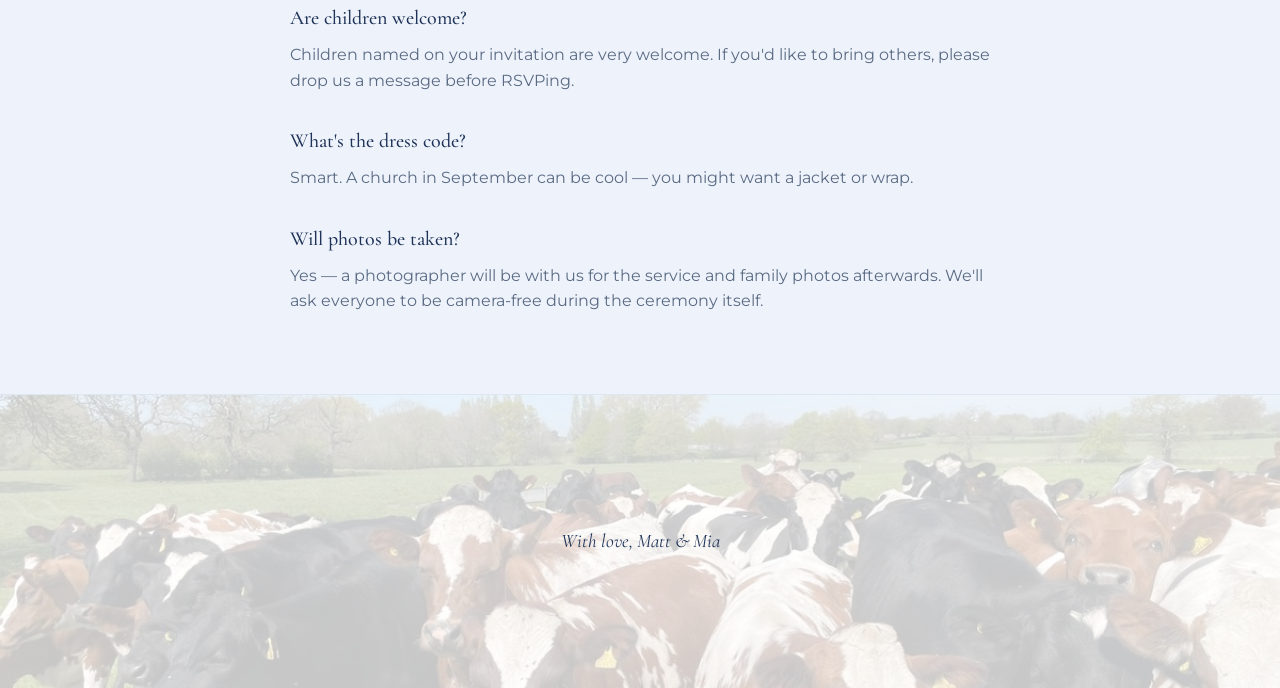
==== commit 971e212a: "Update schedule wording; remove ceremony page password gate Co-Authored-By: Claude Opus 4.8 (1M cont" ====
--- a/ceremony.html
+++ b/ceremony.html
@@ -11,7 +11,6 @@
     <link rel="preconnect" href="https://fonts.gstatic.com" crossorigin />
     <link href="https://fonts.googleapis.com/css2?family=Cormorant+Garamond:ital,wght@0,300;0,400;0,500;0,600;1,400&family=Montserrat:wght@300;400;500;600&display=swap" rel="stylesheet" />
     <link rel="stylesheet" href="styles.css" />
-    <script src="guard.js" data-requires="ceremony"></script>
 </head>
 <body>
 
@@ -95,10 +94,10 @@
     <section id="schedule" class="section">
         <h2>The Day</h2>
         <ol class="schedule">
-            <li><span class="schedule__time">1:30 pm</span><span class="schedule__event">Guests arrive at Abbey Baptist Church</span></li>
-            <li><span class="schedule__time">2:00 pm</span><span class="schedule__event">Wedding service</span></li>
+            <li><span class="schedule__time">1:30 pm</span><span class="schedule__event">Church Ceremony guests arrive</span></li>
+            <li><span class="schedule__time">2:00 pm</span><span class="schedule__event">Church Ceremony begins</span></li>
             <li><span class="schedule__time">~3:00 pm</span><span class="schedule__event">Service ends &middot; family photographs outside the church</span></li>
-            <li><span class="schedule__time">7:30 pm</span><span class="schedule__event">Evening guests arrive</span></li>
+            <li><span class="schedule__time">7:30 pm</span><span class="schedule__event">Reception at Stone Hill Barn</span></li>
             <li><span class="schedule__time">8:30 pm</span><span class="schedule__event">Cake cutting followed by ceilidh (Dance)</span></li>
             <li><span class="schedule__time">10:45 pm</span><span class="schedule__event">Sparkler arch</span></li>
             <li><span class="schedule__time">11:00 pm</span><span class="schedule__event">Guests depart</span></li>
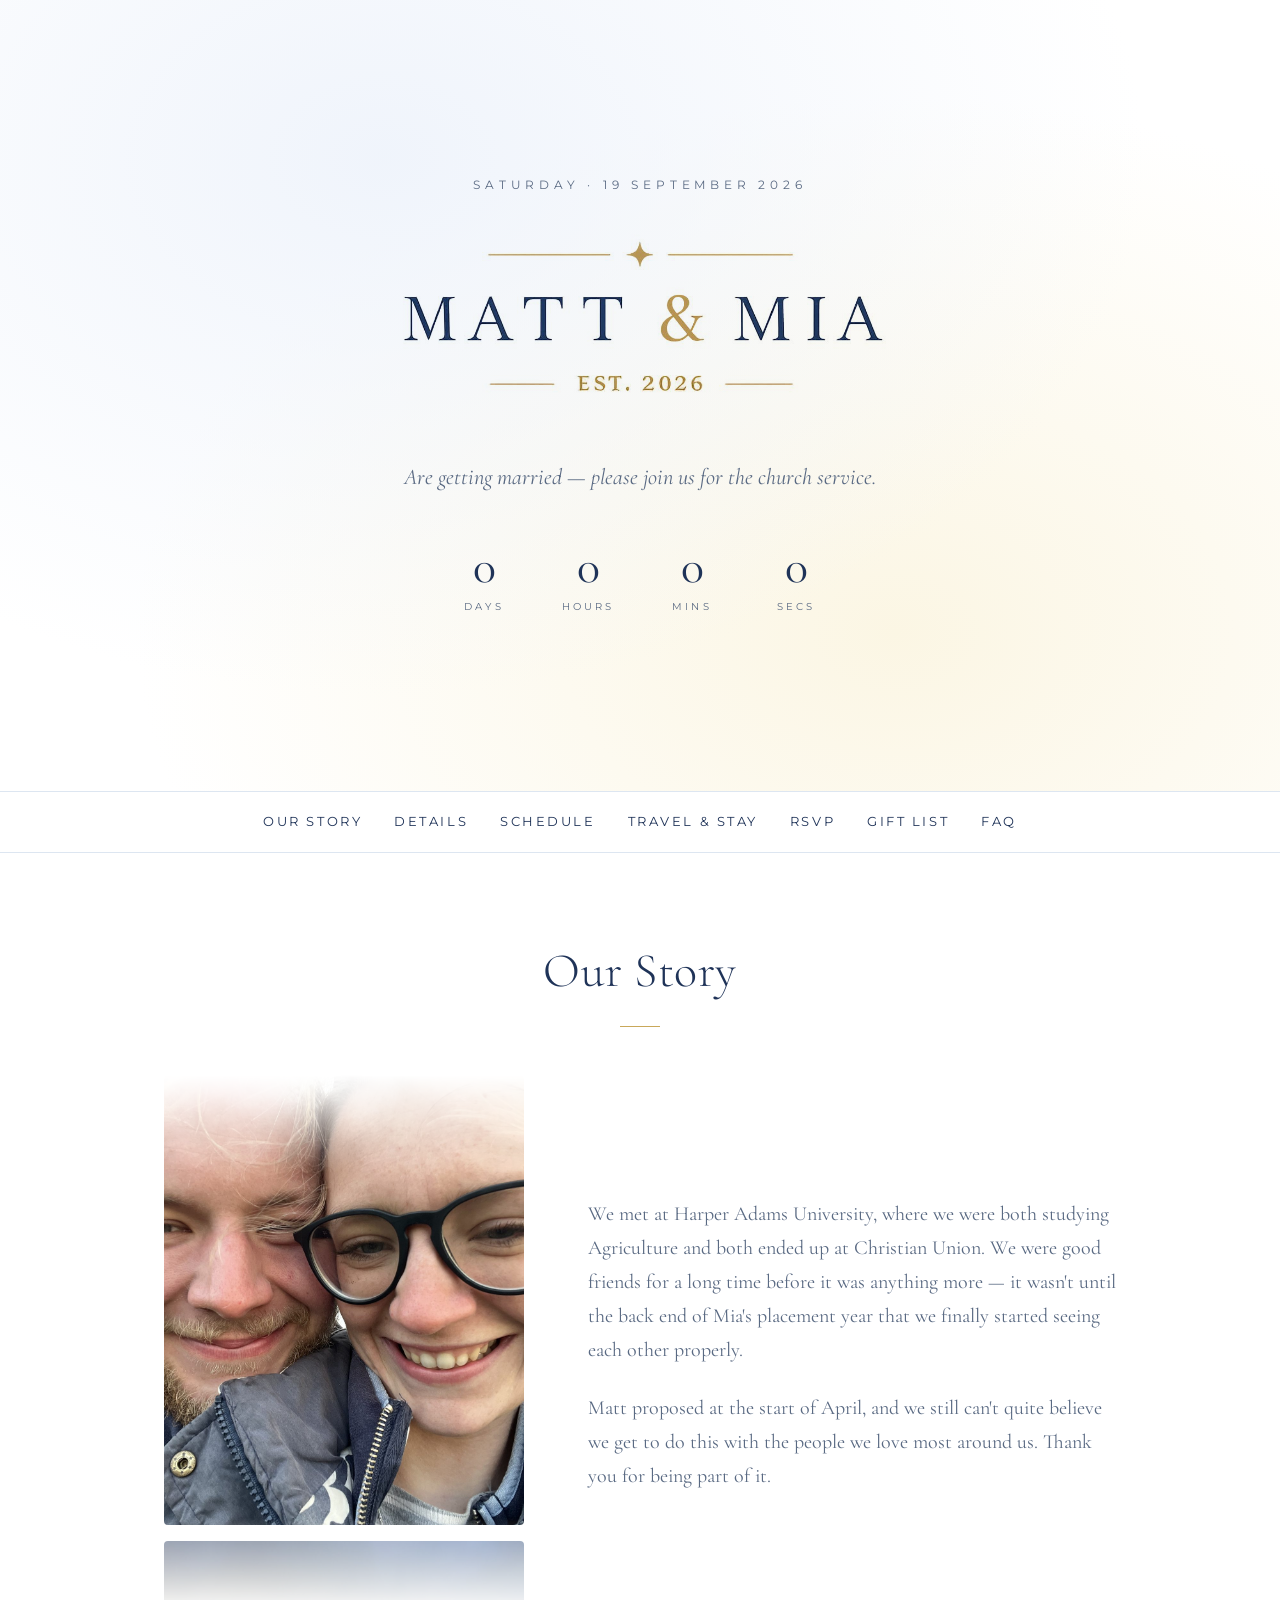
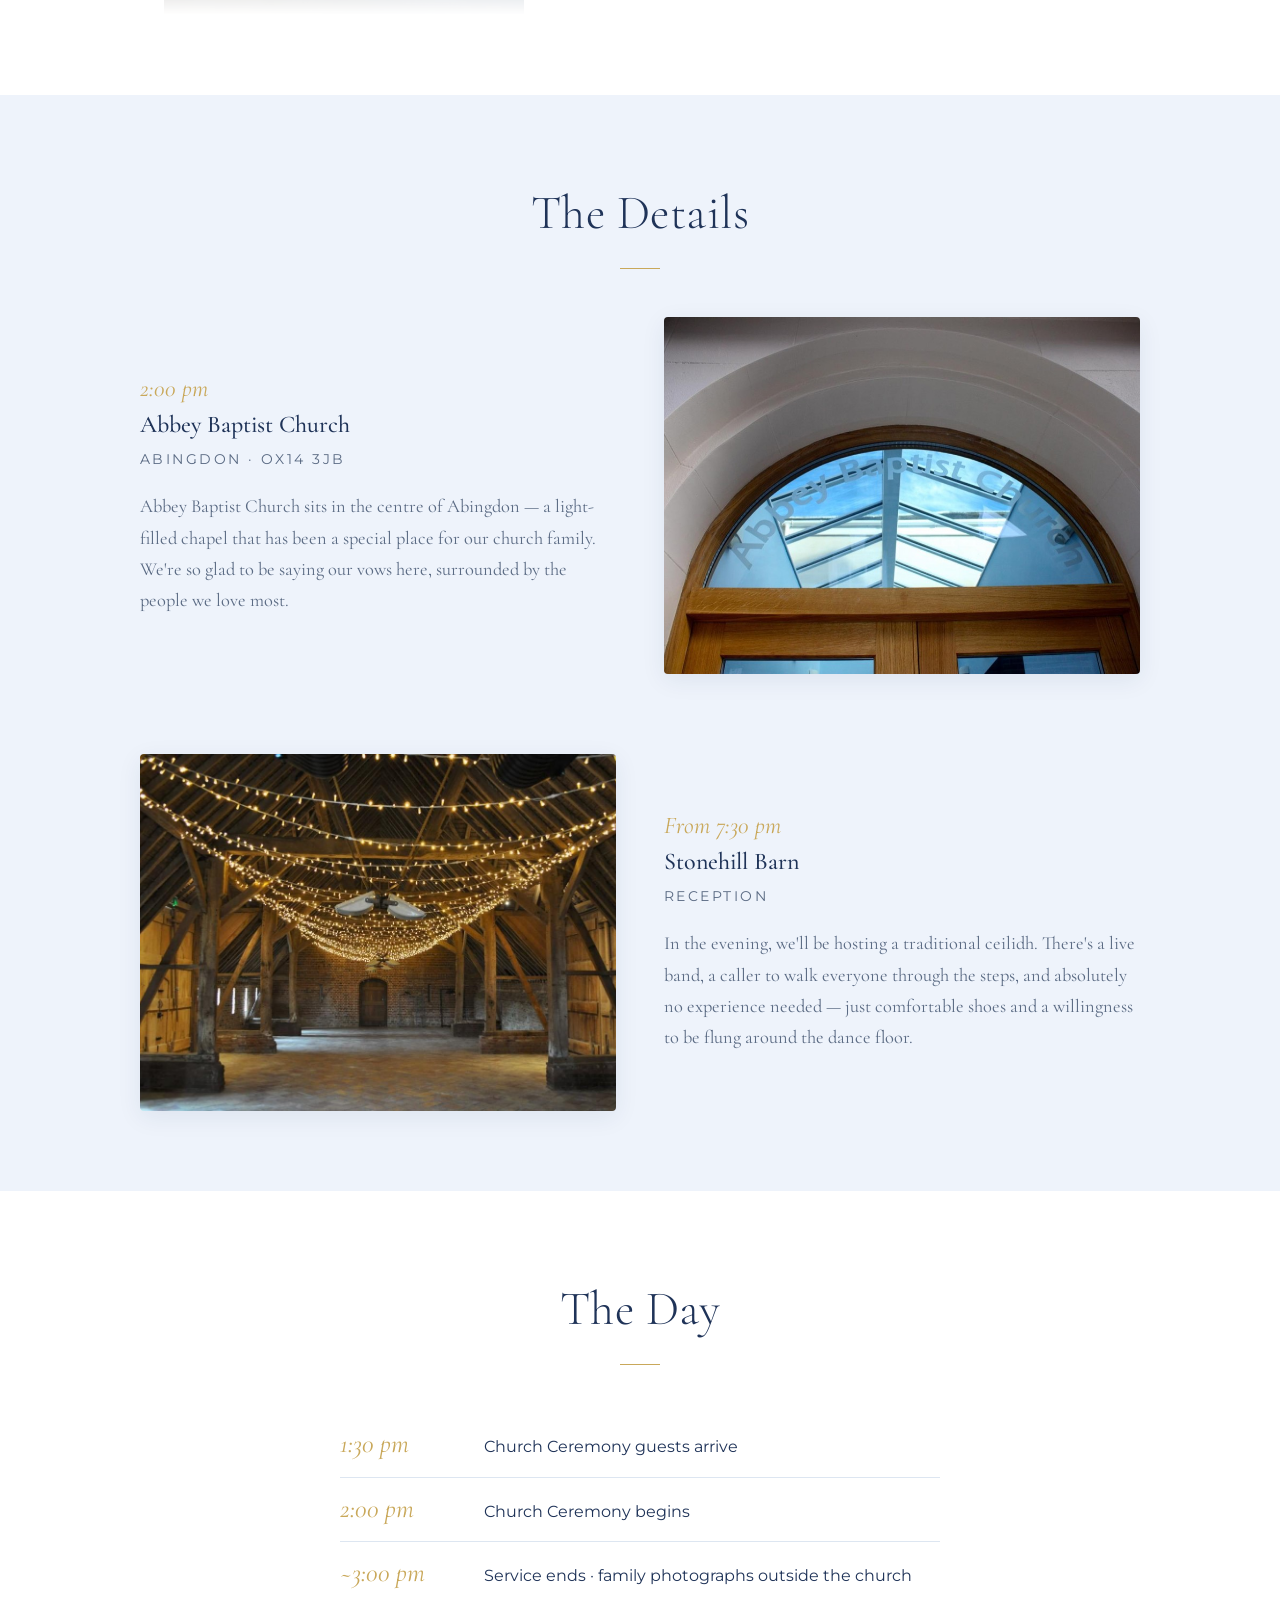
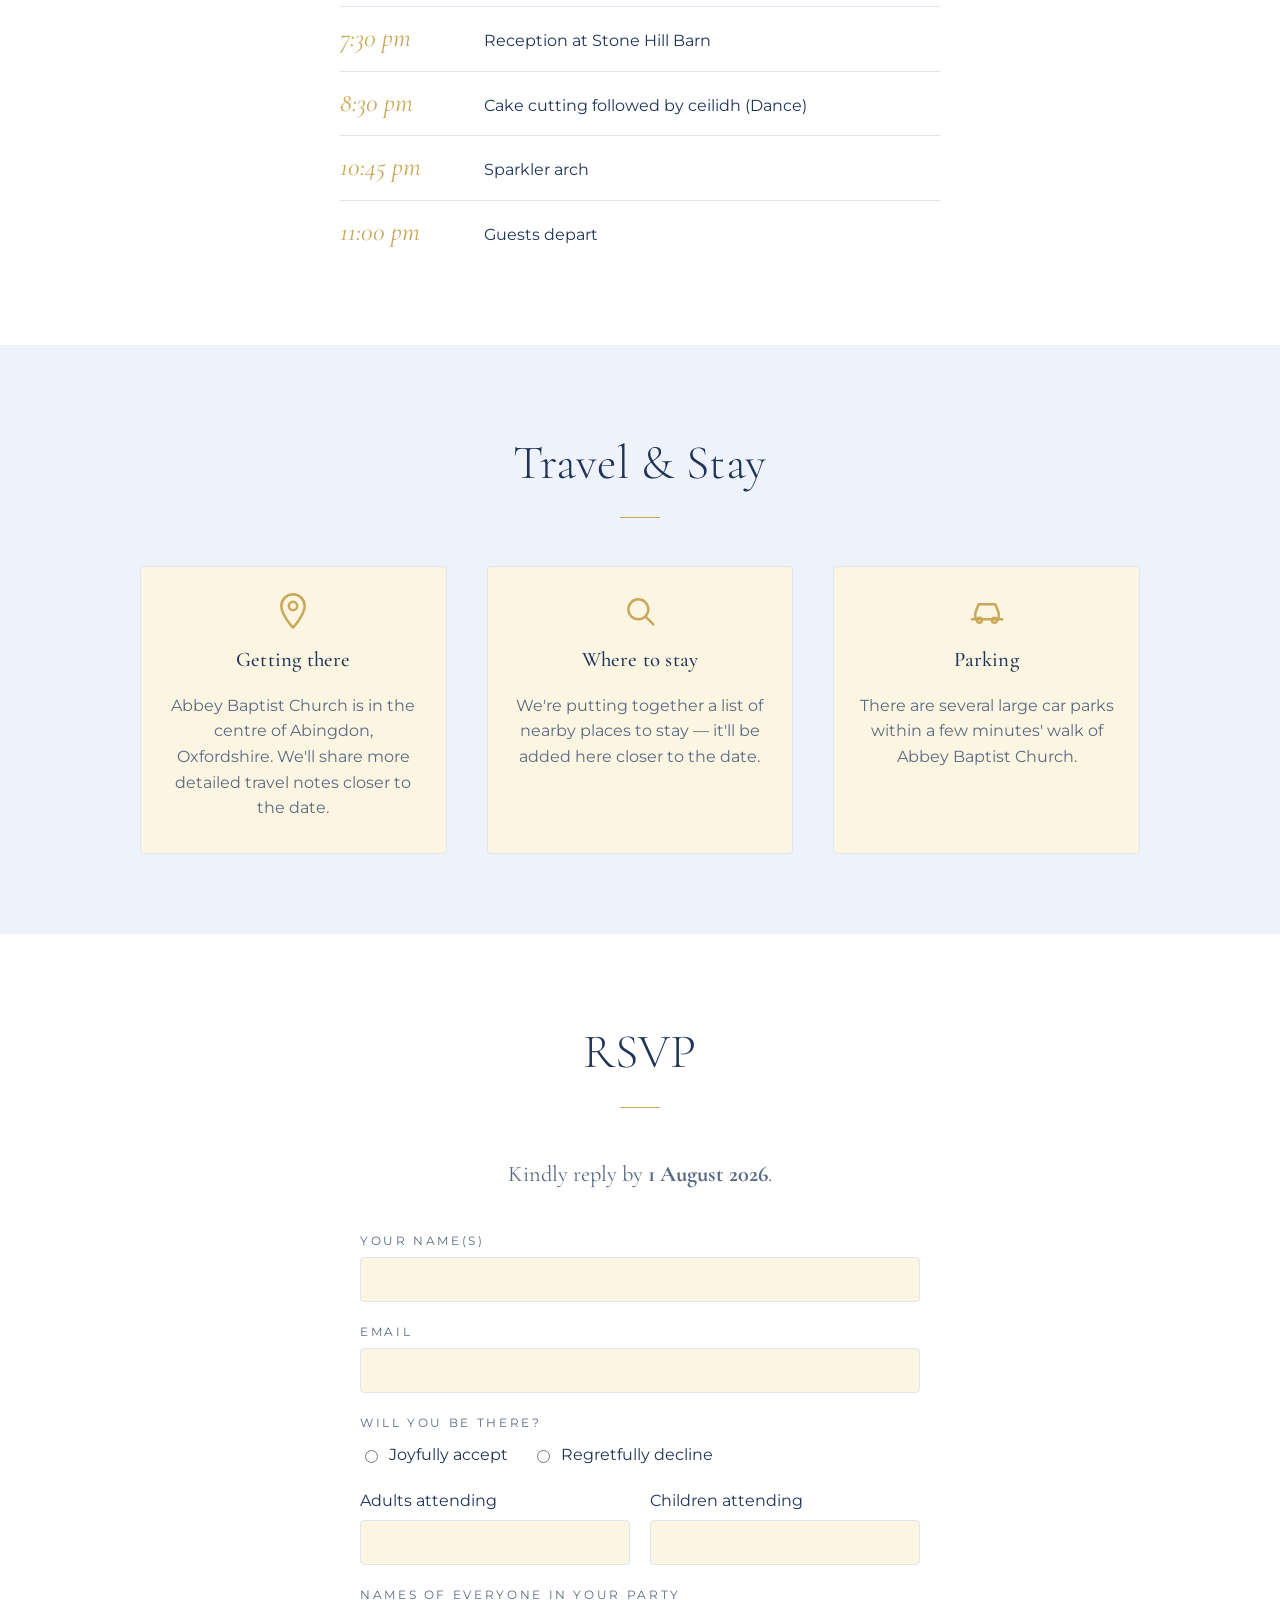
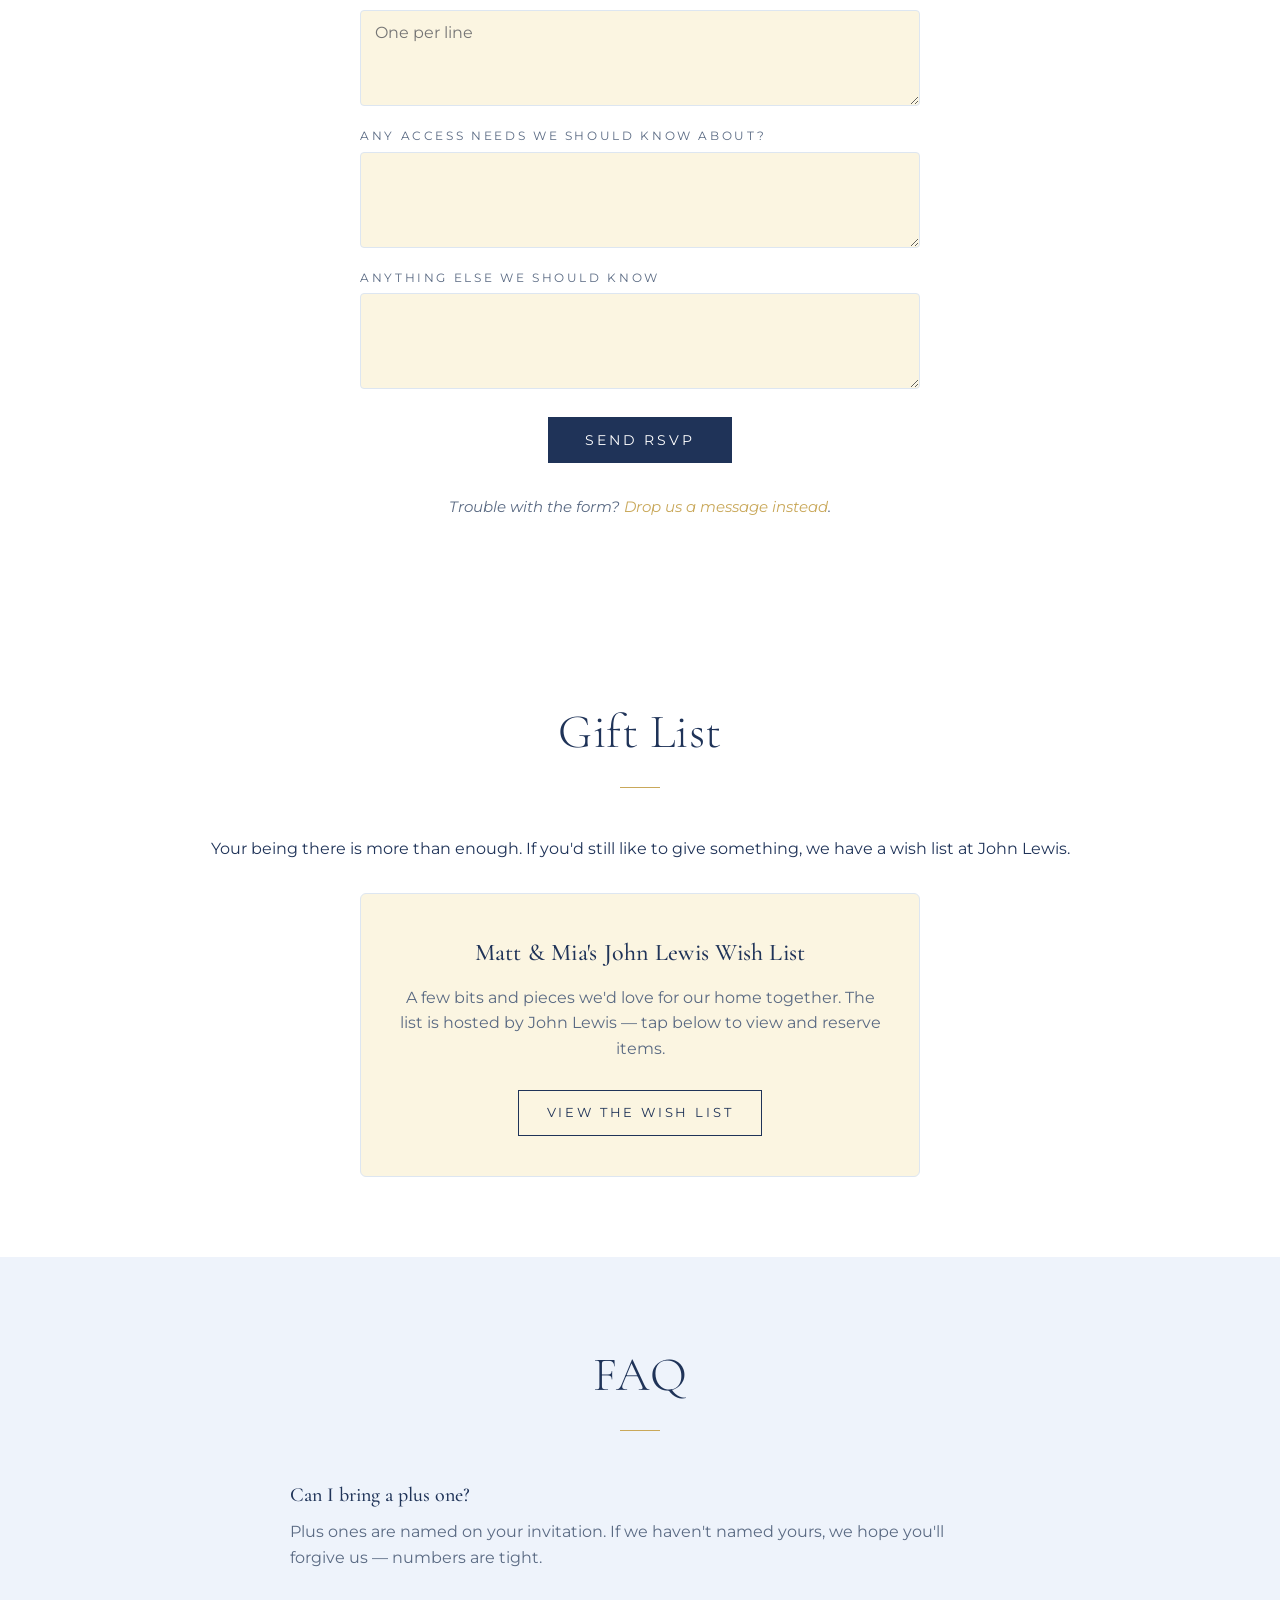
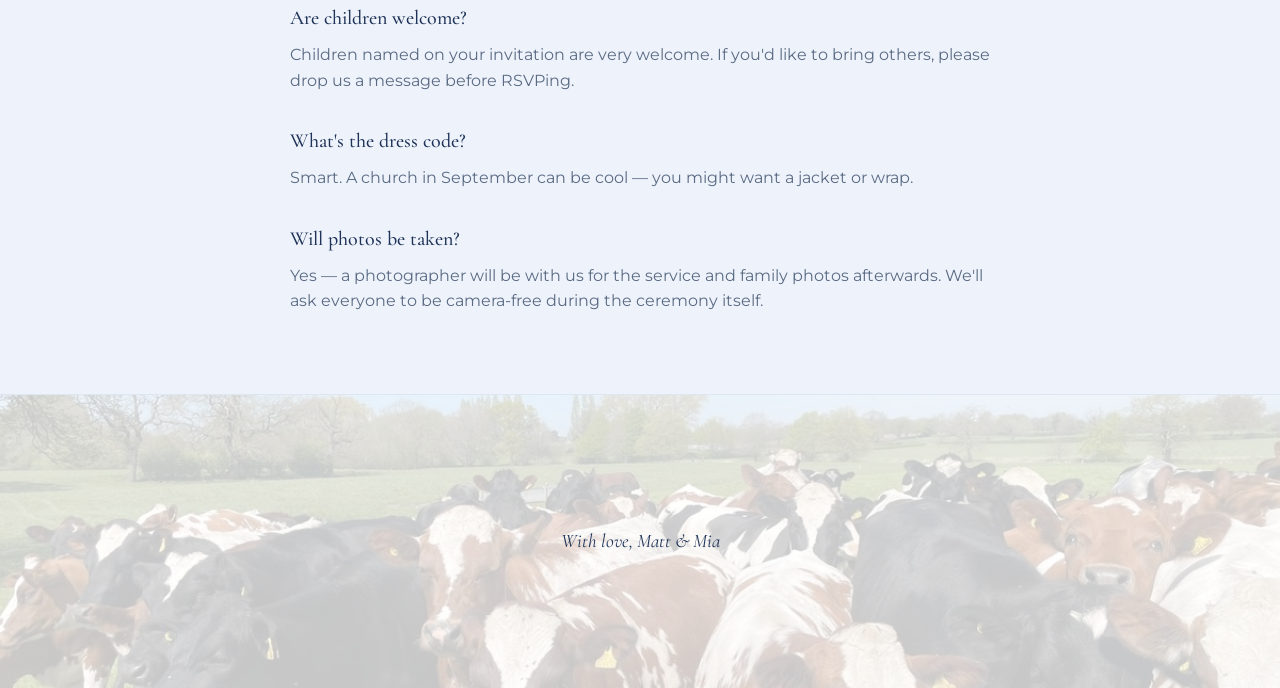
==== commit 1f155075: "Show RSVP submit status and fix ceremony reception time RSVP forms now submit via FormSubmit's AJAX " ====
--- a/ceremony.html
+++ b/ceremony.html
@@ -79,7 +79,7 @@
             </div>
             <div class="details-block">
                 <div class="details-block__text">
-                    <p class="details-block__time">From 7:00 pm</p>
+                    <p class="details-block__time">From 7:30 pm</p>
                     <p class="details-block__venue">Stonehill Barn</p>
                     <p class="details-block__address">Reception</p>
                     <p>In the evening, we'll be hosting a traditional ceilidh. There's a live band, a caller to walk everyone through the steps, and absolutely no experience needed &mdash; just comfortable shoes and a willingness to be flung around the dance floor.</p>
@@ -187,6 +187,7 @@
             </div>
 
             <button type="submit">Send RSVP</button>
+            <p class="rsvp-status" aria-live="polite" hidden></p>
         </form>
 
         <p class="rsvp__note">Trouble with the form? <a href="mailto:miadallyn24@gmail.com?subject=Wedding%20RSVP">Drop us a message instead</a>.</p>
--- a/styles.css
+++ b/styles.css
@@ -666,6 +666,21 @@
     background: transparent;
     color: var(--ink);
 }
+.rsvp-form button:disabled {
+    opacity: 0.6;
+    cursor: default;
+}
+
+.rsvp-status {
+    justify-self: center;
+    text-align: center;
+    font-family: var(--sans);
+    font-size: 0.9rem;
+    max-width: 420px;
+}
+.rsvp-status--sending { color: var(--ink-soft); }
+.rsvp-status--success { color: var(--ink); }
+.rsvp-status--error   { color: #a4443c; }
 
 /* ───── Gift list ───── */
 
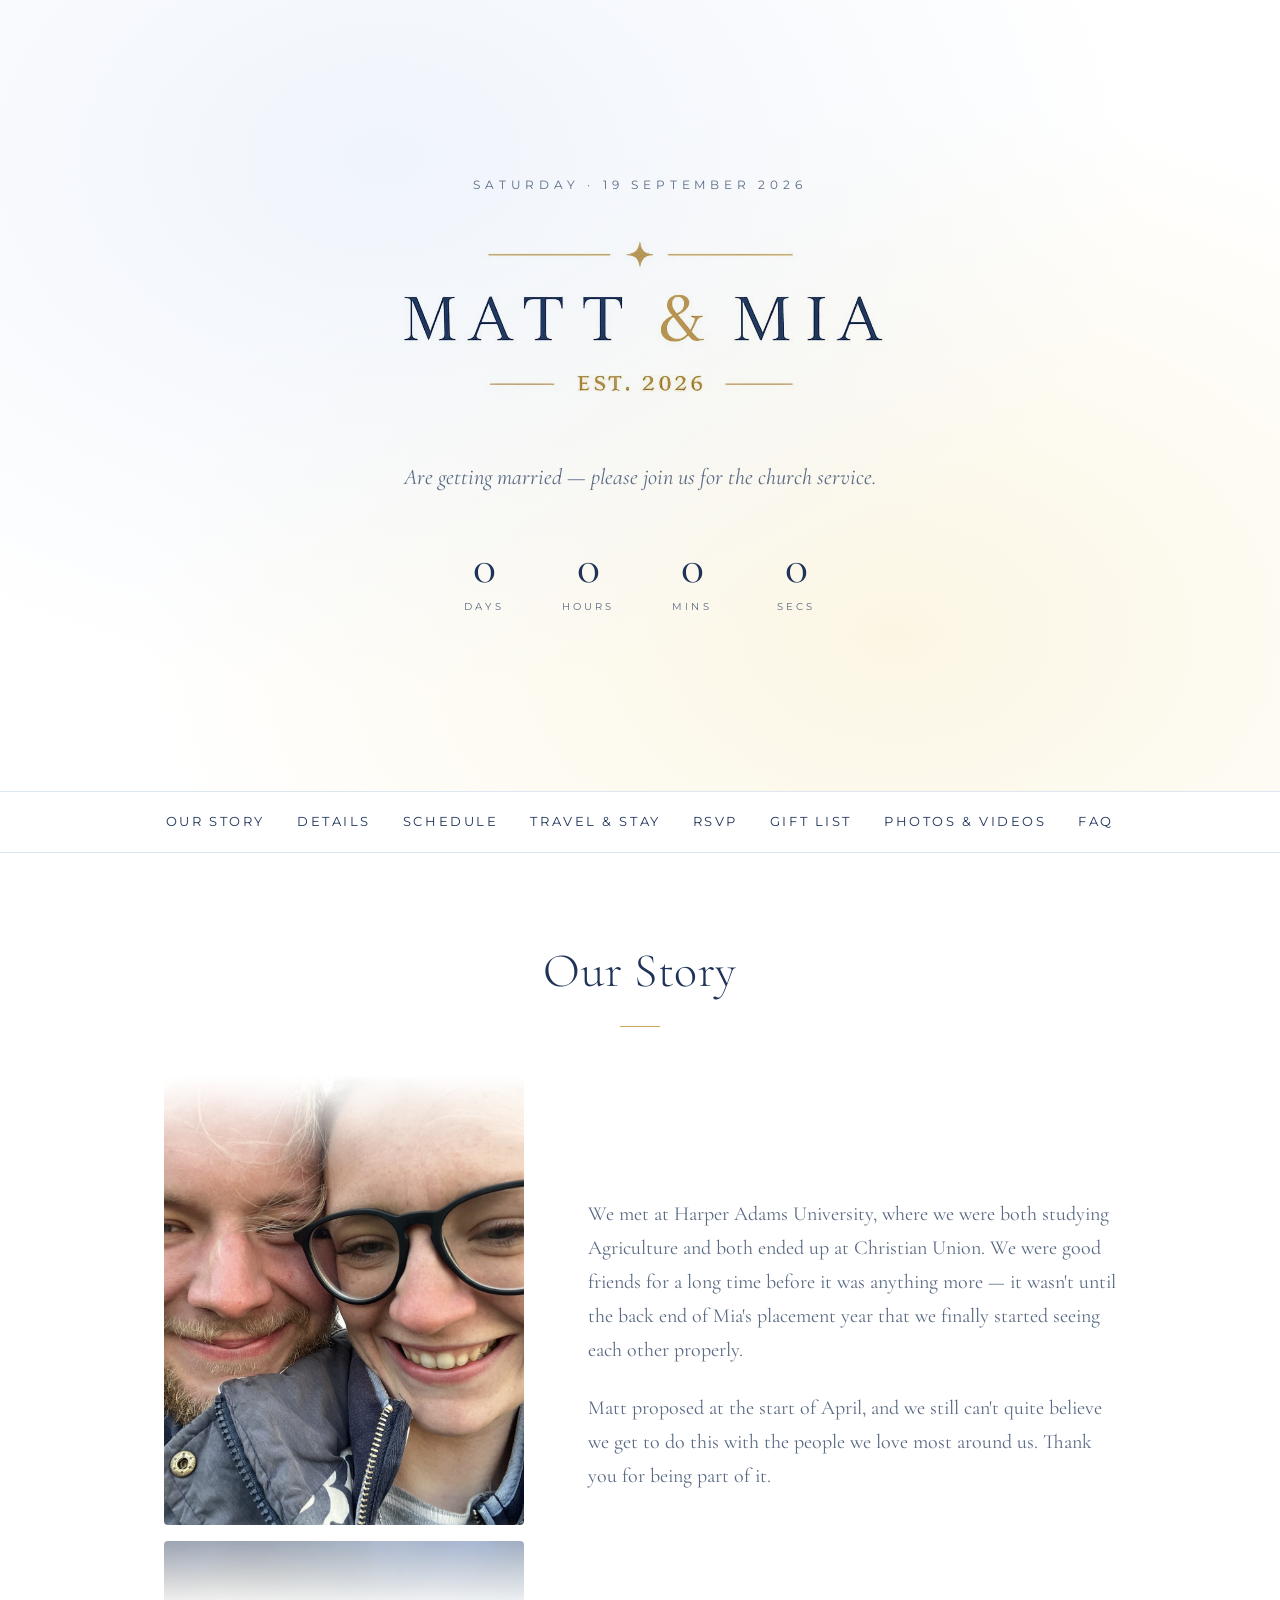
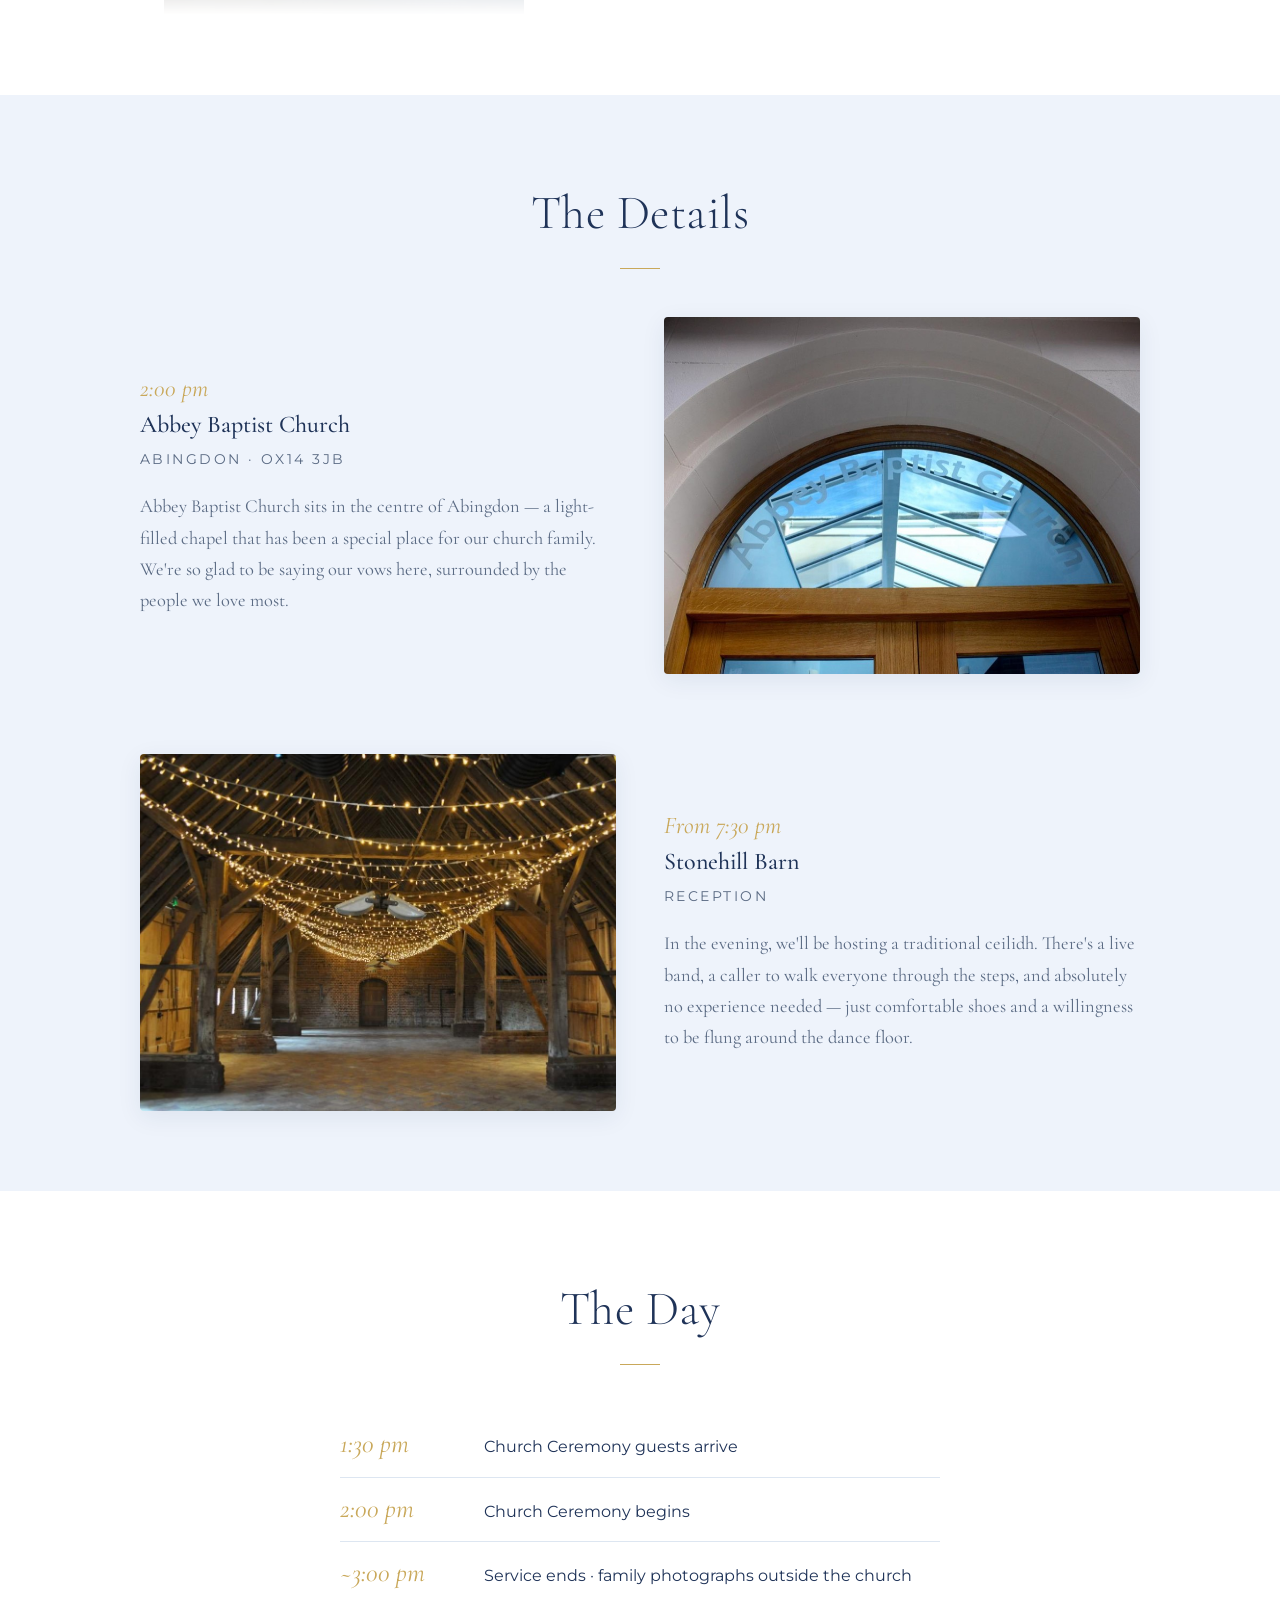
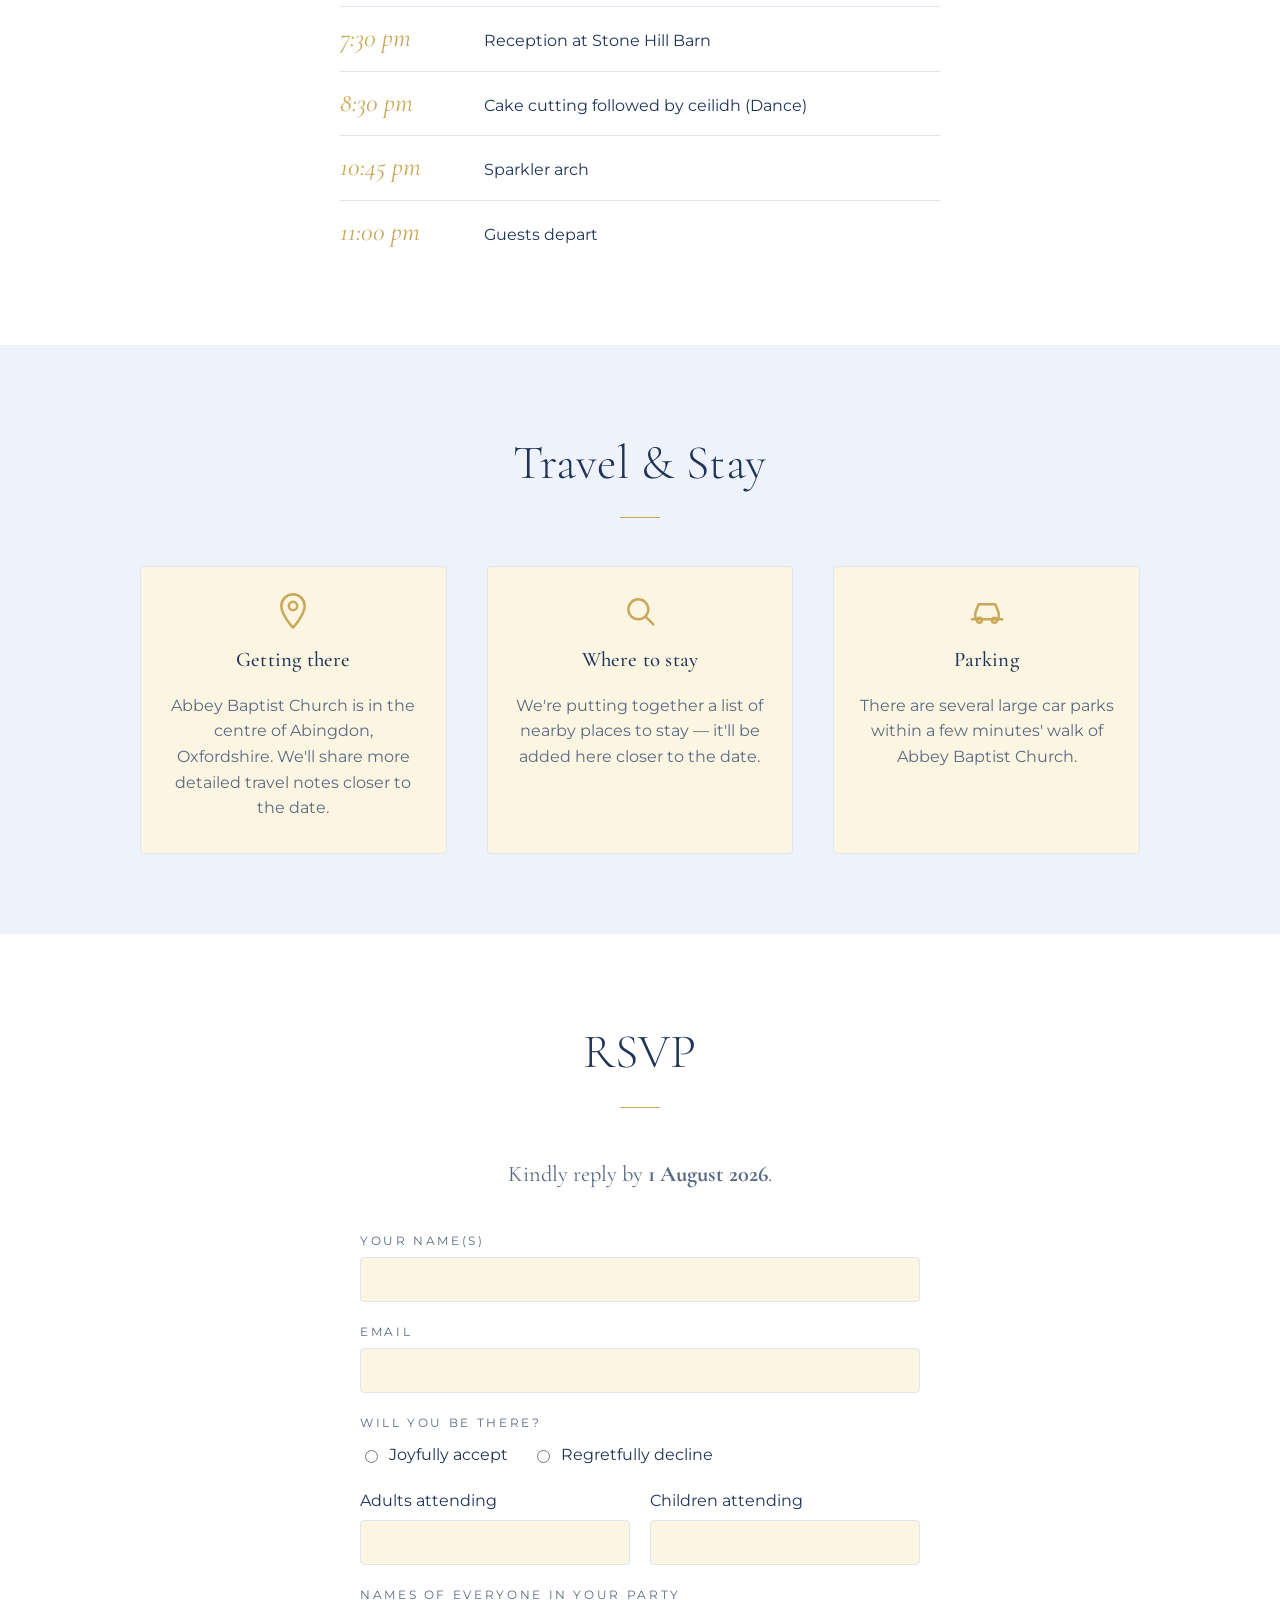
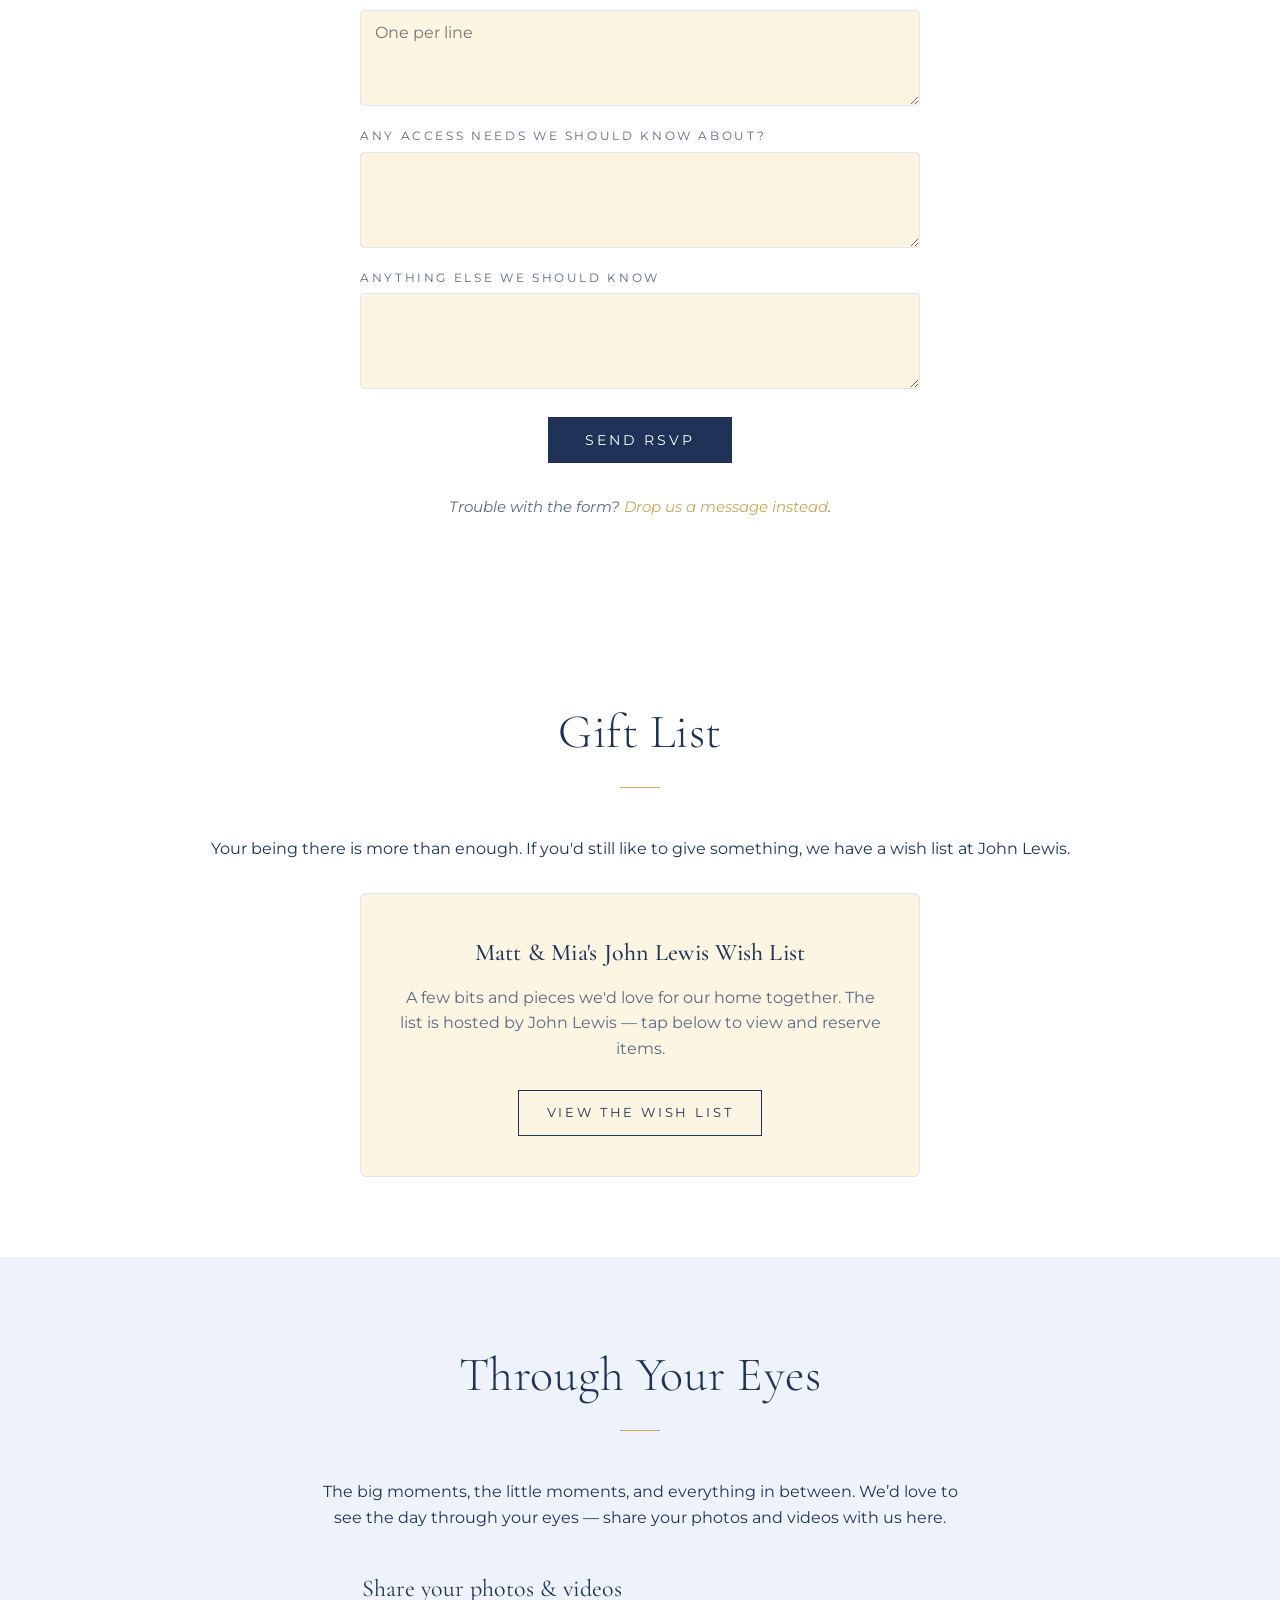
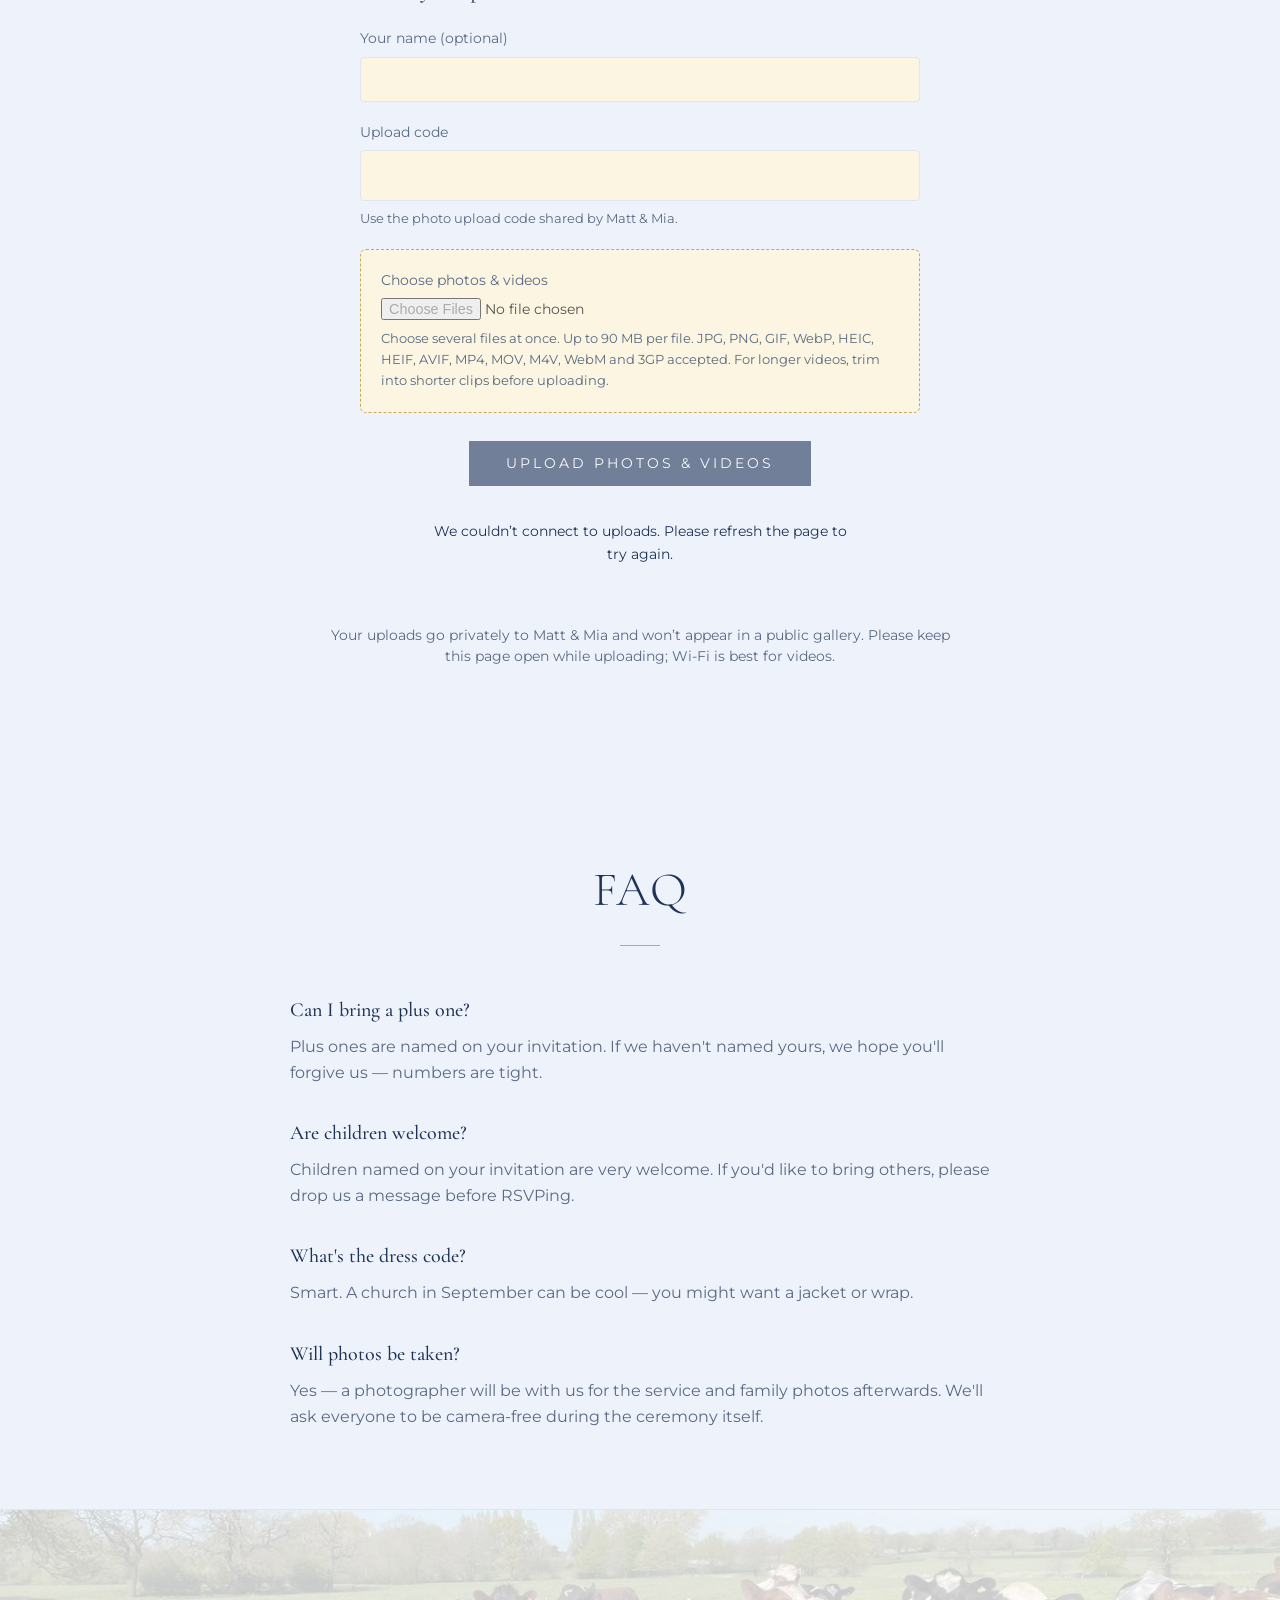
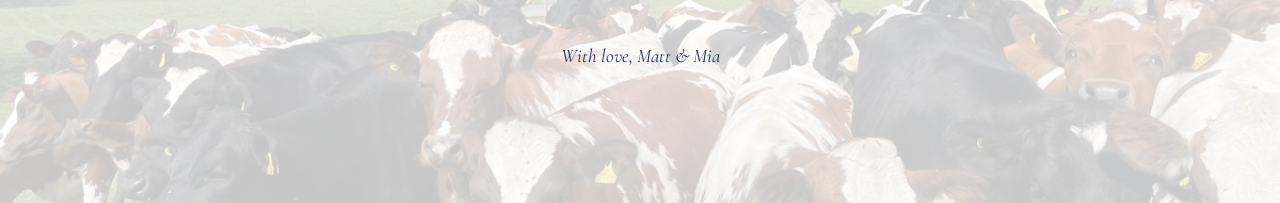
==== commit b29be729: "Add private guest photo and video uploads" ====
--- a/ceremony.html
+++ b/ceremony.html
@@ -36,6 +36,7 @@
         <a href="#travel">Travel &amp; Stay</a>
         <a href="#rsvp">RSVP</a>
         <a href="#gift-list">Gift List</a>
+        <a href="#photos">Photos &amp; Videos</a>
         <a href="#faq">FAQ</a>
     </nav>
 
@@ -135,11 +136,10 @@
         <h2>RSVP</h2>
         <p class="rsvp__lead">Kindly reply by <strong>1 August 2026</strong>.</p>
 
-        <!-- Submissions are emailed via FormSubmit (formsubmit.co) to miadallyn24@gmail.com.
-             The FIRST submission triggers a one-time activation email — confirm it once to switch the form on. -->
-        <form class="rsvp-form" action="https://formsubmit.co/miadallyn24@gmail.com" method="POST">
+        <!-- Submissions are relayed via a Cloudflare Pages Function (functions/api/rsvp.js)
+             which sends the email through Brevo. -->
+        <form class="rsvp-form" action="/api/rsvp" method="POST">
             <input type="hidden" name="_subject" value="Wedding RSVP — ceremony" />
-            <input type="hidden" name="_template" value="table" />
             <input type="text" name="_honey" style="display:none" tabindex="-1" autocomplete="off" />
 
             <div class="field">
@@ -203,6 +203,35 @@
         </div>
     </section>
 
+    <section id="photos" class="section section--alt">
+        <h2>Through Your Eyes</h2>
+        <p class="upload-lead">The big moments, the little moments, and everything in between. We’d love to see the day through your eyes &mdash; share your photos and videos with us here.</p>
+        <form id="upload-form" class="rsvp-form upload-form">
+            <fieldset disabled>
+                <legend class="upload-legend">Share your photos &amp; videos</legend>
+                <div class="field">
+                    <label for="upload-guest">Your name (optional)</label>
+                    <input id="upload-guest" name="guest" type="text" maxlength="100" autocomplete="name" />
+                </div>
+                <div class="field">
+                    <label for="upload-code">Upload code</label>
+                    <input id="upload-code" name="code" type="password" required maxlength="128" aria-describedby="upload-code-help" />
+                    <small id="upload-code-help">Use the photo upload code shared by Matt &amp; Mia.</small>
+                </div>
+                <div class="field upload-picker">
+                    <label for="upload-picker">Choose photos &amp; videos</label>
+                    <input id="upload-picker" name="files" type="file" accept="image/jpeg,image/png,image/gif,image/webp,image/heic,image/heif,image/avif,video/mp4,video/quicktime,video/x-m4v,video/webm,video/3gpp,.heic,.heif,.mov,.m4v" multiple required aria-describedby="upload-help" />
+                    <small id="upload-help">Choose several files at once. Up to 90 MB per file. JPG, PNG, GIF, WebP, HEIC, HEIF, AVIF, MP4, MOV, M4V, WebM and 3GP accepted. For longer videos, trim into shorter clips before uploading.</small>
+                </div>
+                <button type="submit" disabled>Upload photos &amp; videos</button>
+            </fieldset>
+            <p id="upload-status" class="rsvp-status" role="status">Checking uploads…</p>
+            <ul id="upload-files" class="upload-files" aria-label="Selected files"></ul>
+            <noscript>Please enable JavaScript to upload your photos and videos.</noscript>
+        </form>
+        <p class="upload-note">Your uploads go privately to Matt &amp; Mia and won’t appear in a public gallery. Please keep this page open while uploading; Wi-Fi is best for videos.</p>
+    </section>
+
     <section id="faq" class="section section--alt">
         <h2>FAQ</h2>
         <dl class="faq">
@@ -225,5 +254,6 @@
     </footer>
 
     <script src="site.js"></script>
+    <script src="uploads.js"></script>
 </body>
 </html>
--- a/styles.css
+++ b/styles.css
@@ -758,3 +758,20 @@
     .section { padding: 3.5rem 1.25rem; }
     .schedule__time { flex: 0 0 6.5rem; font-size: 1.45rem; }
 }
+
+/* Guest photo and video uploads */
+.upload-lead, .upload-note { max-width: 640px; margin: 0 auto 1.5rem; text-align: center; }
+.upload-note { color: var(--ink-soft); font-size: 0.85rem; margin-top: 1.5rem; }
+.upload-form fieldset { min-width: 0; border: 0; padding: 0; margin: 0; display: grid; gap: 1.25rem; }
+.upload-legend { font-family: var(--serif); font-size: 1.5rem; margin-bottom: 1.25rem; }
+.upload-form label { font-size: 0.85rem; color: var(--ink-soft); }
+.upload-form small { color: var(--ink-soft); line-height: 1.6; }
+.upload-picker { border: 1px dashed var(--accent); border-radius: 6px; background: var(--bg-warm); padding: 1.25rem; }
+.upload-picker input { width: 100%; min-width: 0; font: inherit; font-size: 0.9rem; }
+.upload-form input[type="password"] { width: 100%; padding: 0.75rem 0.9rem; border: 1px solid var(--rule); border-radius: 4px; background: var(--bg-warm); font: inherit; }
+.upload-form :focus-visible { outline: 2px solid var(--accent); outline-offset: 3px; }
+.upload-files { list-style: none; margin: 0; padding: 0; display: grid; gap: 1rem; }
+.upload-files li { display: grid; gap: 0.4rem; padding-bottom: 1rem; border-bottom: 1px solid var(--rule); overflow-wrap: anywhere; font-size: 0.85rem; }
+.upload-files li span + span { color: var(--ink-soft); }
+.upload-files progress { width: 100%; accent-color: var(--accent); }
+.upload-files progress[hidden] { display: none; }
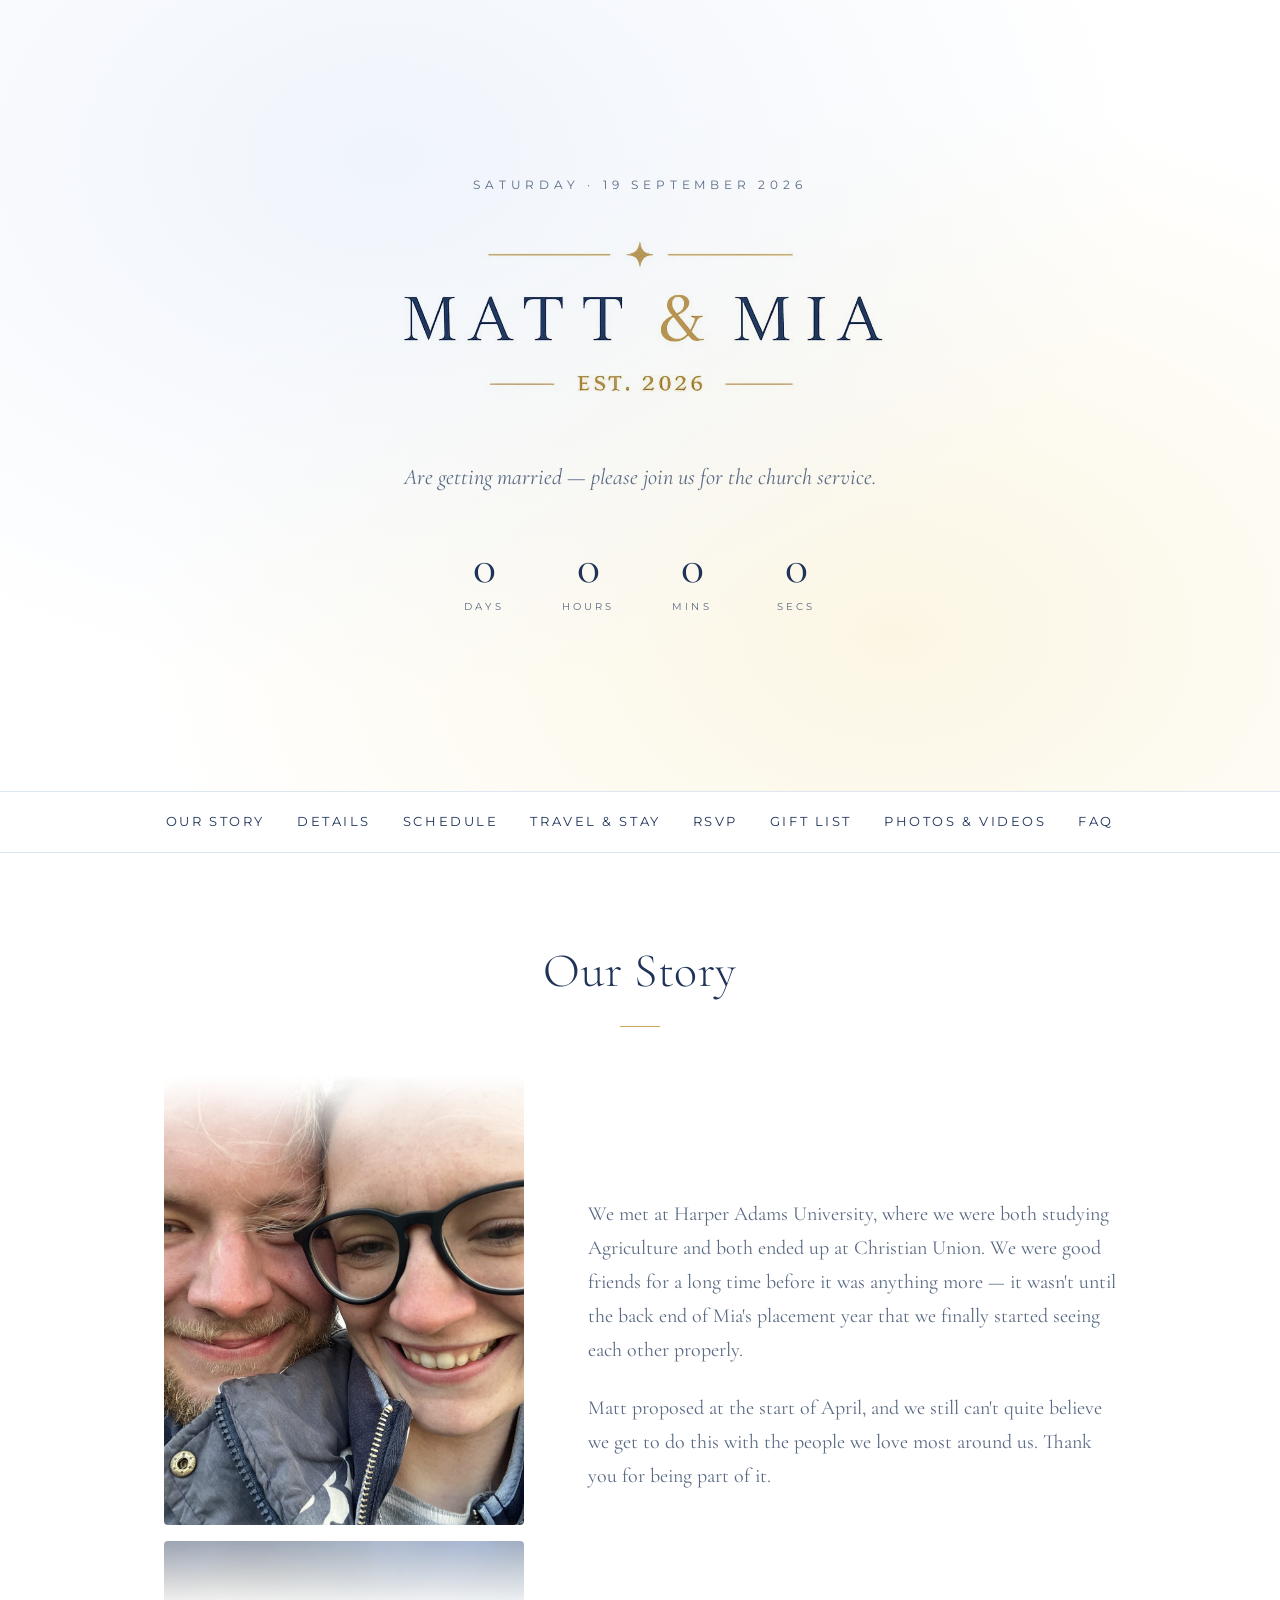
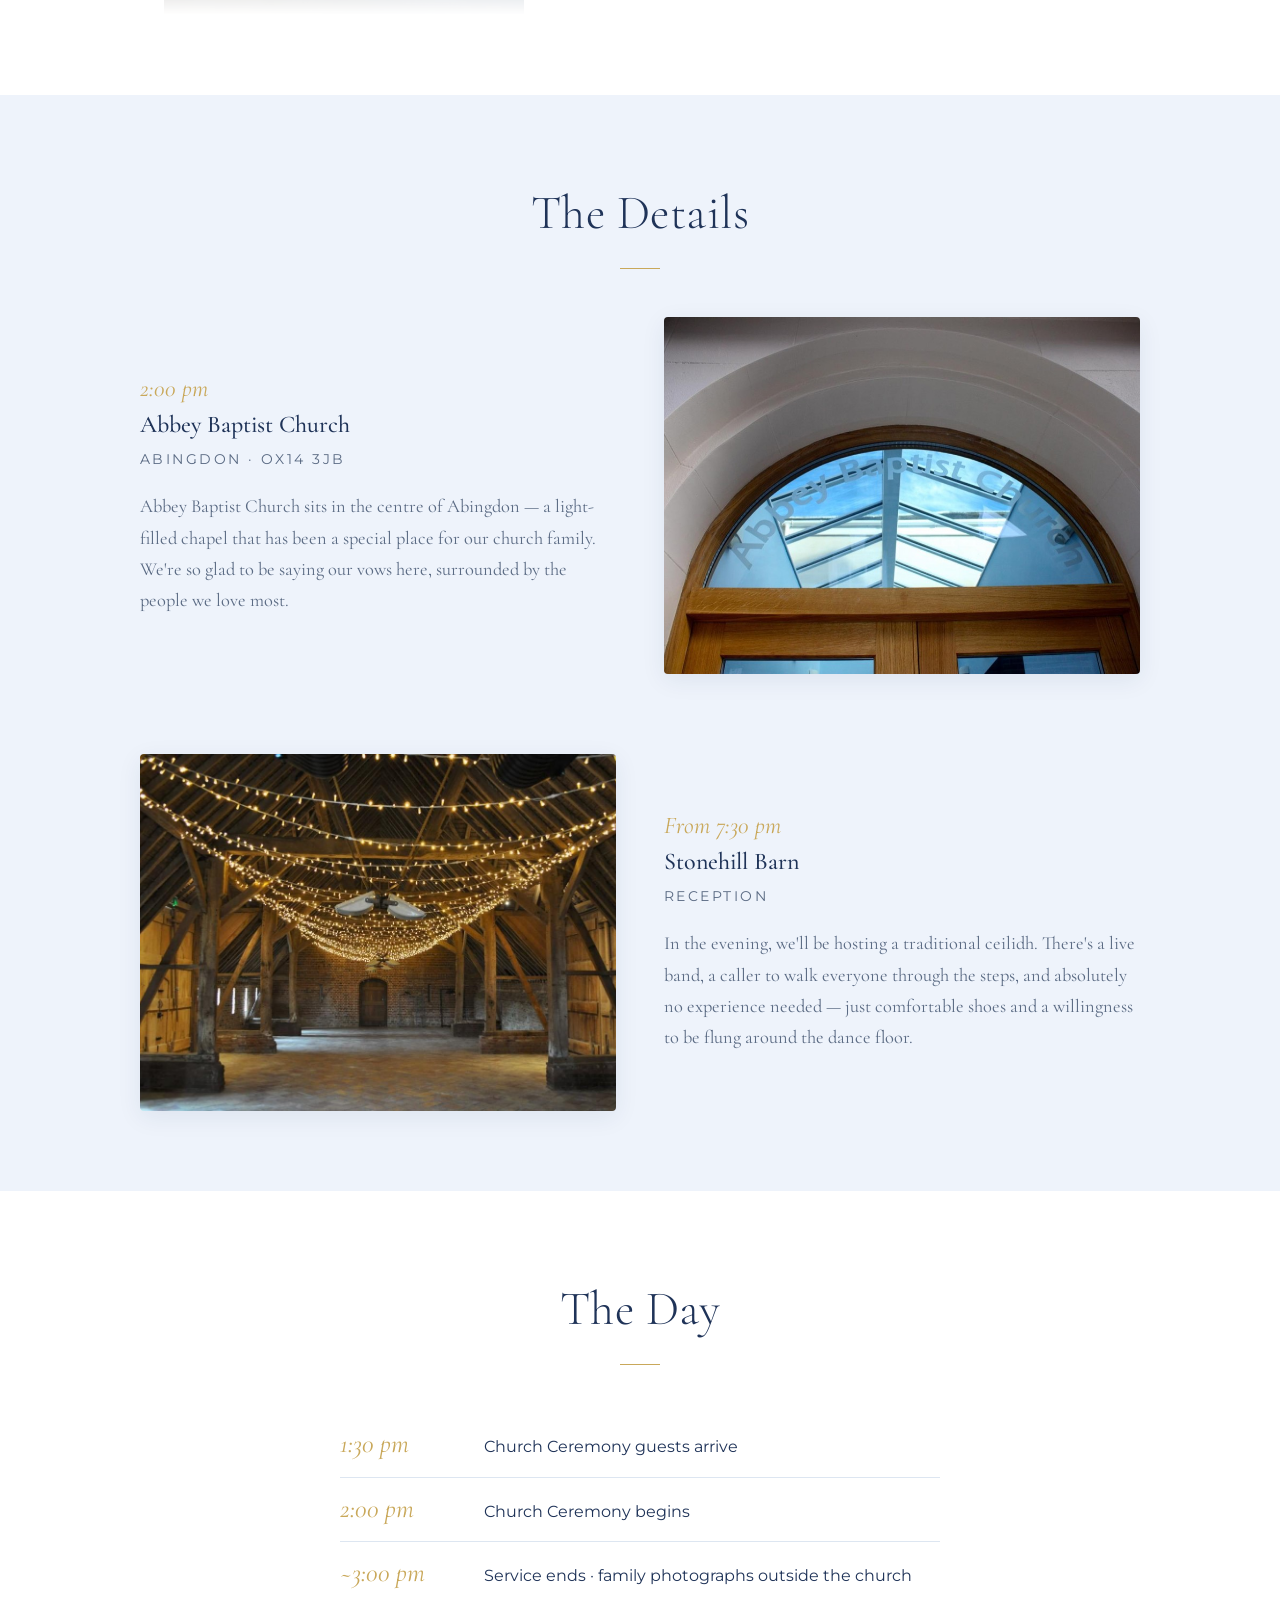
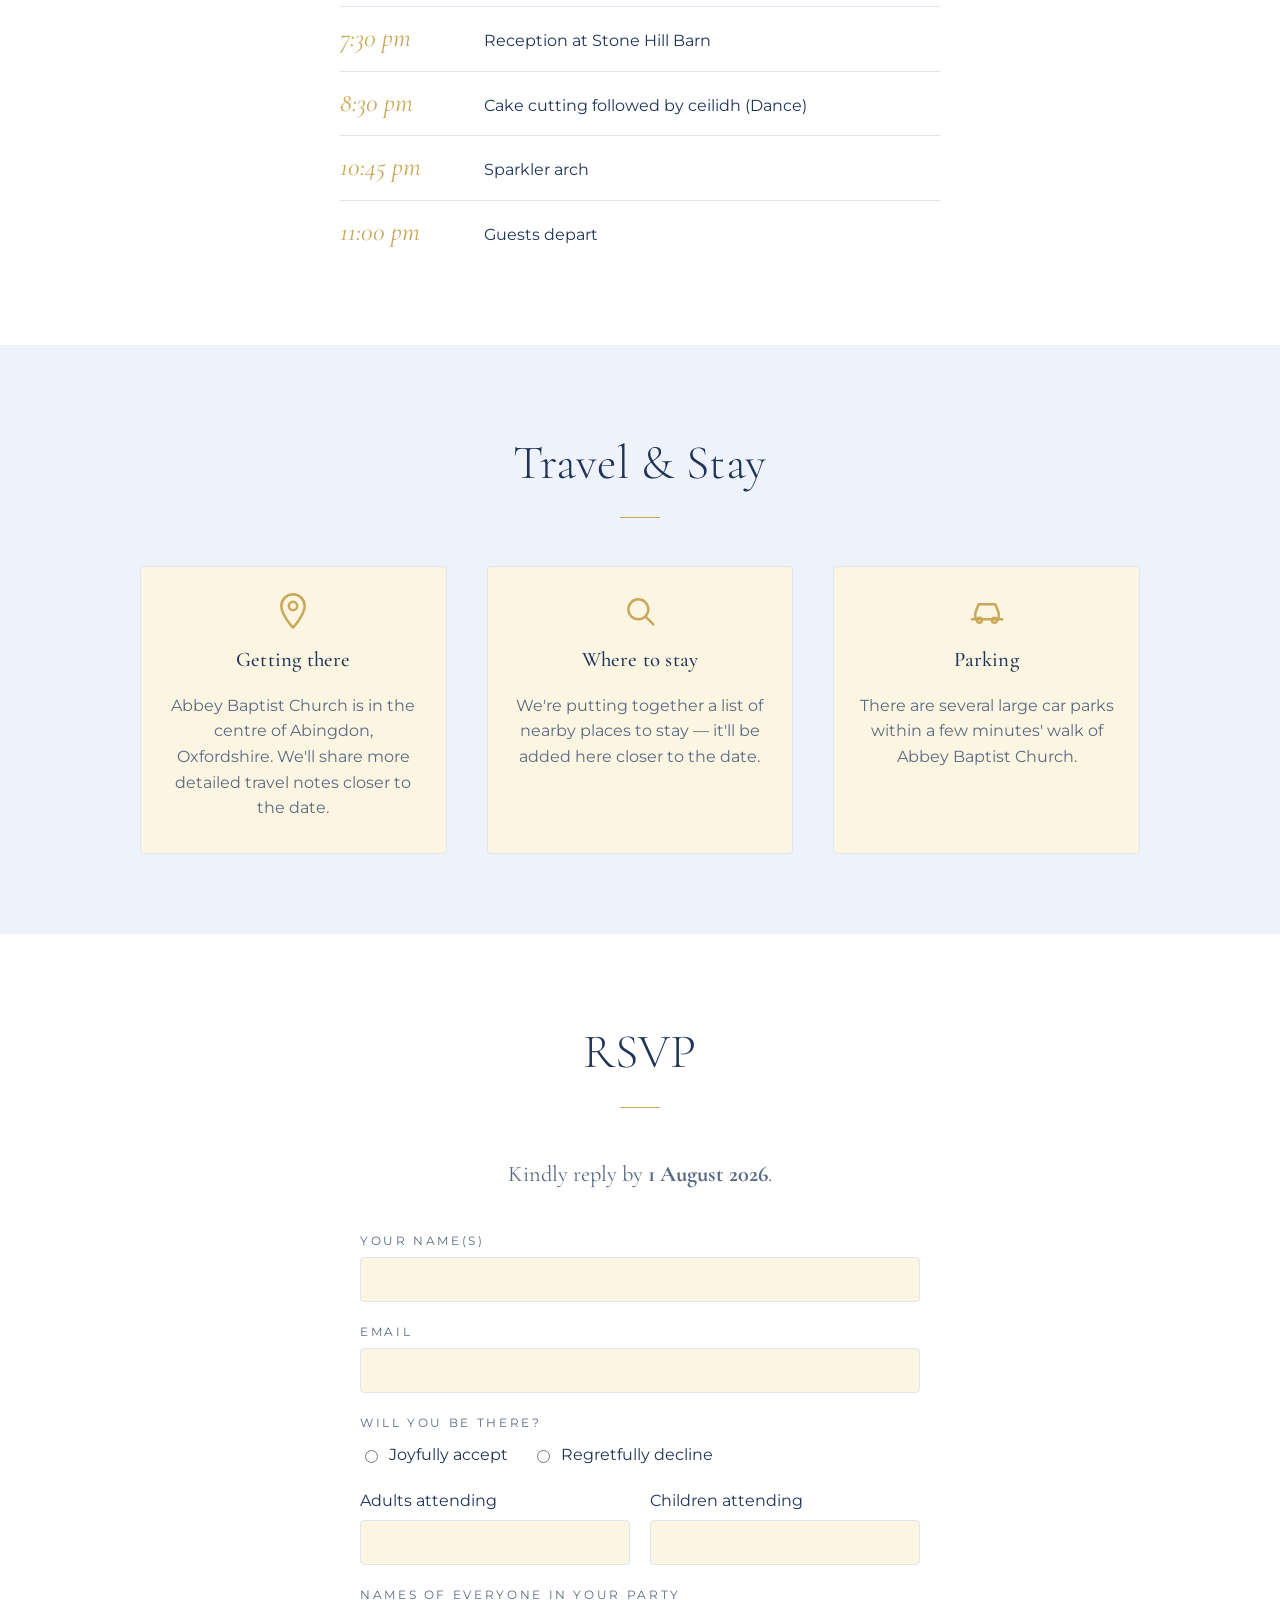
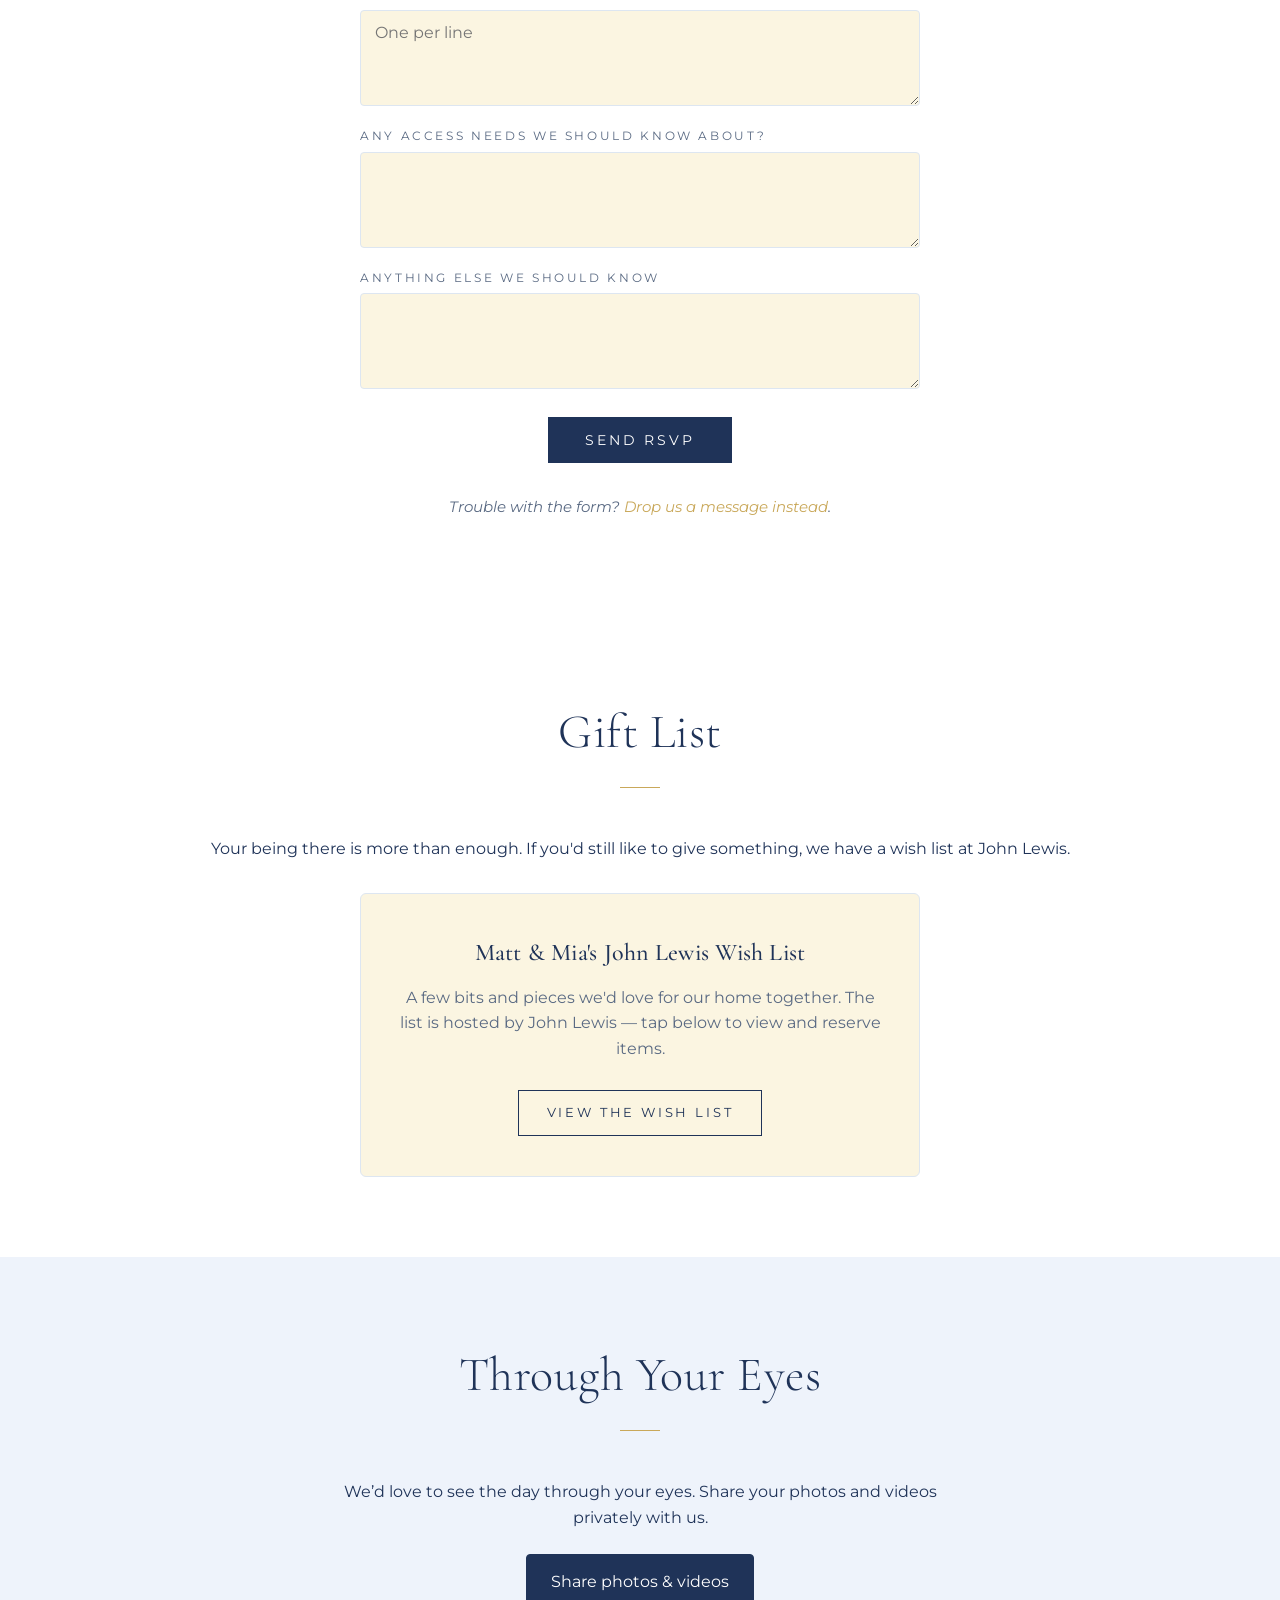
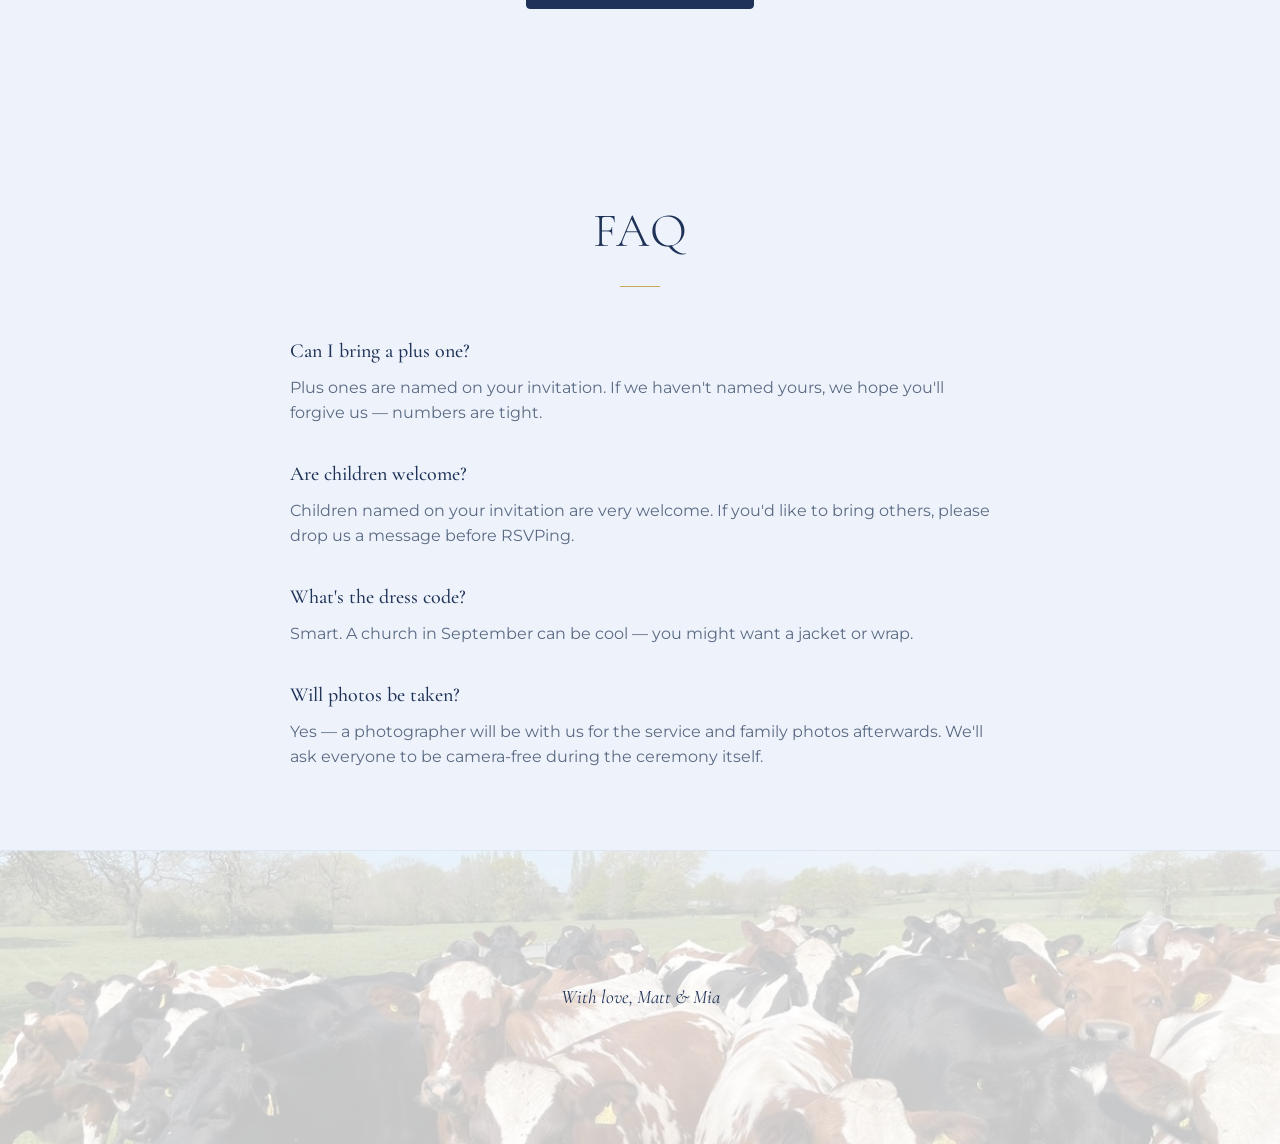
==== commit 1c78fbde: "Add dedicated photos page and isolate upload form handling" ====
--- a/ceremony.html
+++ b/ceremony.html
@@ -36,7 +36,7 @@
         <a href="#travel">Travel &amp; Stay</a>
         <a href="#rsvp">RSVP</a>
         <a href="#gift-list">Gift List</a>
-        <a href="#photos">Photos &amp; Videos</a>
+        <a href="/photos">Photos &amp; Videos</a>
         <a href="#faq">FAQ</a>
     </nav>
 
@@ -205,31 +205,8 @@
 
     <section id="photos" class="section section--alt">
         <h2>Through Your Eyes</h2>
-        <p class="upload-lead">The big moments, the little moments, and everything in between. We’d love to see the day through your eyes &mdash; share your photos and videos with us here.</p>
-        <form id="upload-form" class="rsvp-form upload-form">
-            <fieldset disabled>
-                <legend class="upload-legend">Share your photos &amp; videos</legend>
-                <div class="field">
-                    <label for="upload-guest">Your name (optional)</label>
-                    <input id="upload-guest" name="guest" type="text" maxlength="100" autocomplete="name" />
-                </div>
-                <div class="field">
-                    <label for="upload-code">Upload code</label>
-                    <input id="upload-code" name="code" type="password" required maxlength="128" aria-describedby="upload-code-help" />
-                    <small id="upload-code-help">Use the photo upload code shared by Matt &amp; Mia.</small>
-                </div>
-                <div class="field upload-picker">
-                    <label for="upload-picker">Choose photos &amp; videos</label>
-                    <input id="upload-picker" name="files" type="file" accept="image/jpeg,image/png,image/gif,image/webp,image/heic,image/heif,image/avif,video/mp4,video/quicktime,video/x-m4v,video/webm,video/3gpp,.heic,.heif,.mov,.m4v" multiple required aria-describedby="upload-help" />
-                    <small id="upload-help">Choose several files at once. Up to 90 MB per file. JPG, PNG, GIF, WebP, HEIC, HEIF, AVIF, MP4, MOV, M4V, WebM and 3GP accepted. For longer videos, trim into shorter clips before uploading.</small>
-                </div>
-                <button type="submit" disabled>Upload photos &amp; videos</button>
-            </fieldset>
-            <p id="upload-status" class="rsvp-status" role="status">Checking uploads…</p>
-            <ul id="upload-files" class="upload-files" aria-label="Selected files"></ul>
-            <noscript>Please enable JavaScript to upload your photos and videos.</noscript>
-        </form>
-        <p class="upload-note">Your uploads go privately to Matt &amp; Mia and won’t appear in a public gallery. Please keep this page open while uploading; Wi-Fi is best for videos.</p>
+        <p class="upload-lead">We’d love to see the day through your eyes. Share your photos and videos privately with us.</p>
+        <p class="upload-lead"><a href="/photos" class="upload-link">Share photos &amp; videos</a></p>
     </section>
 
     <section id="faq" class="section section--alt">
@@ -254,6 +231,5 @@
     </footer>
 
     <script src="site.js"></script>
-    <script src="uploads.js"></script>
 </body>
 </html>
--- a/styles.css
+++ b/styles.css
@@ -775,3 +775,5 @@
 .upload-files li span + span { color: var(--ink-soft); }
 .upload-files progress { width: 100%; accent-color: var(--accent); }
 .upload-files progress[hidden] { display: none; }
+.upload-link { display: inline-block; padding: 0.85rem 1.5rem; border: 1px solid var(--ink); background: var(--ink); color: white; border-radius: 4px; }
+.upload-link:hover { background: transparent; color: var(--ink); text-decoration: none; }
